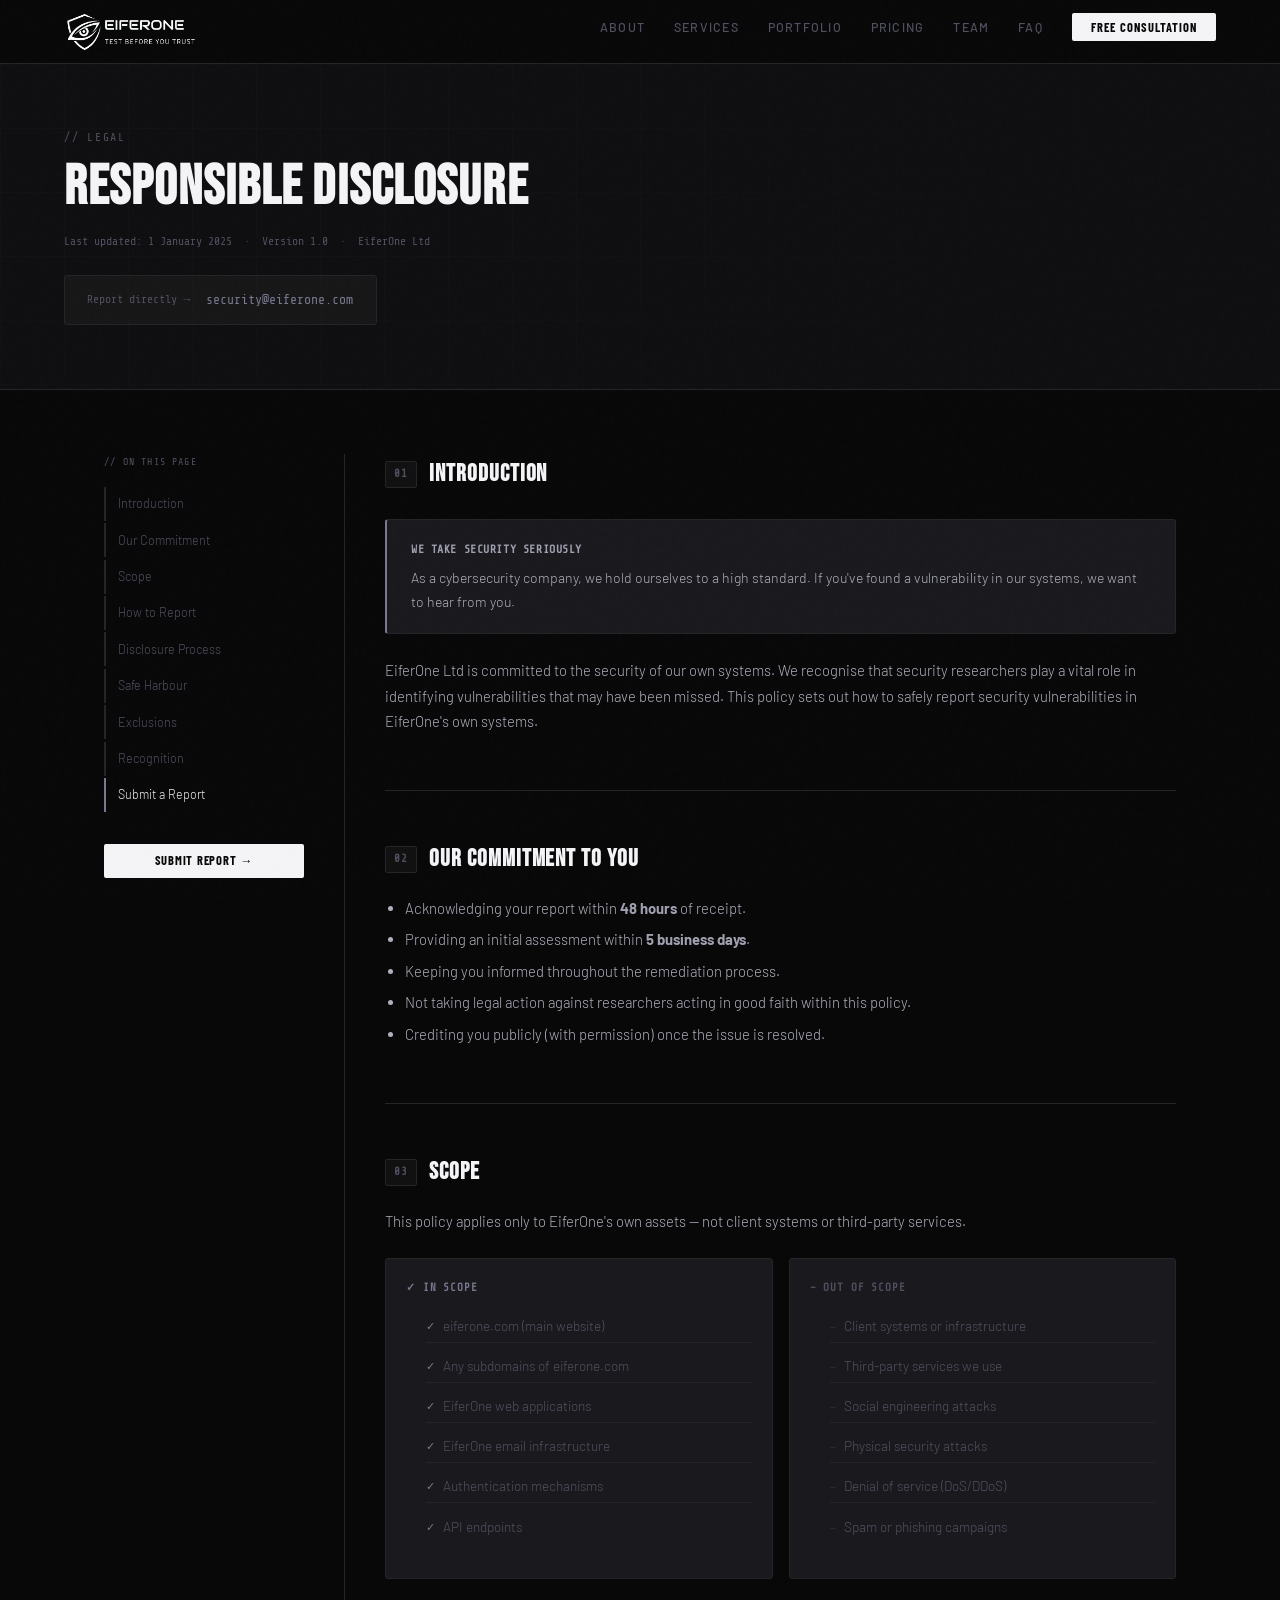
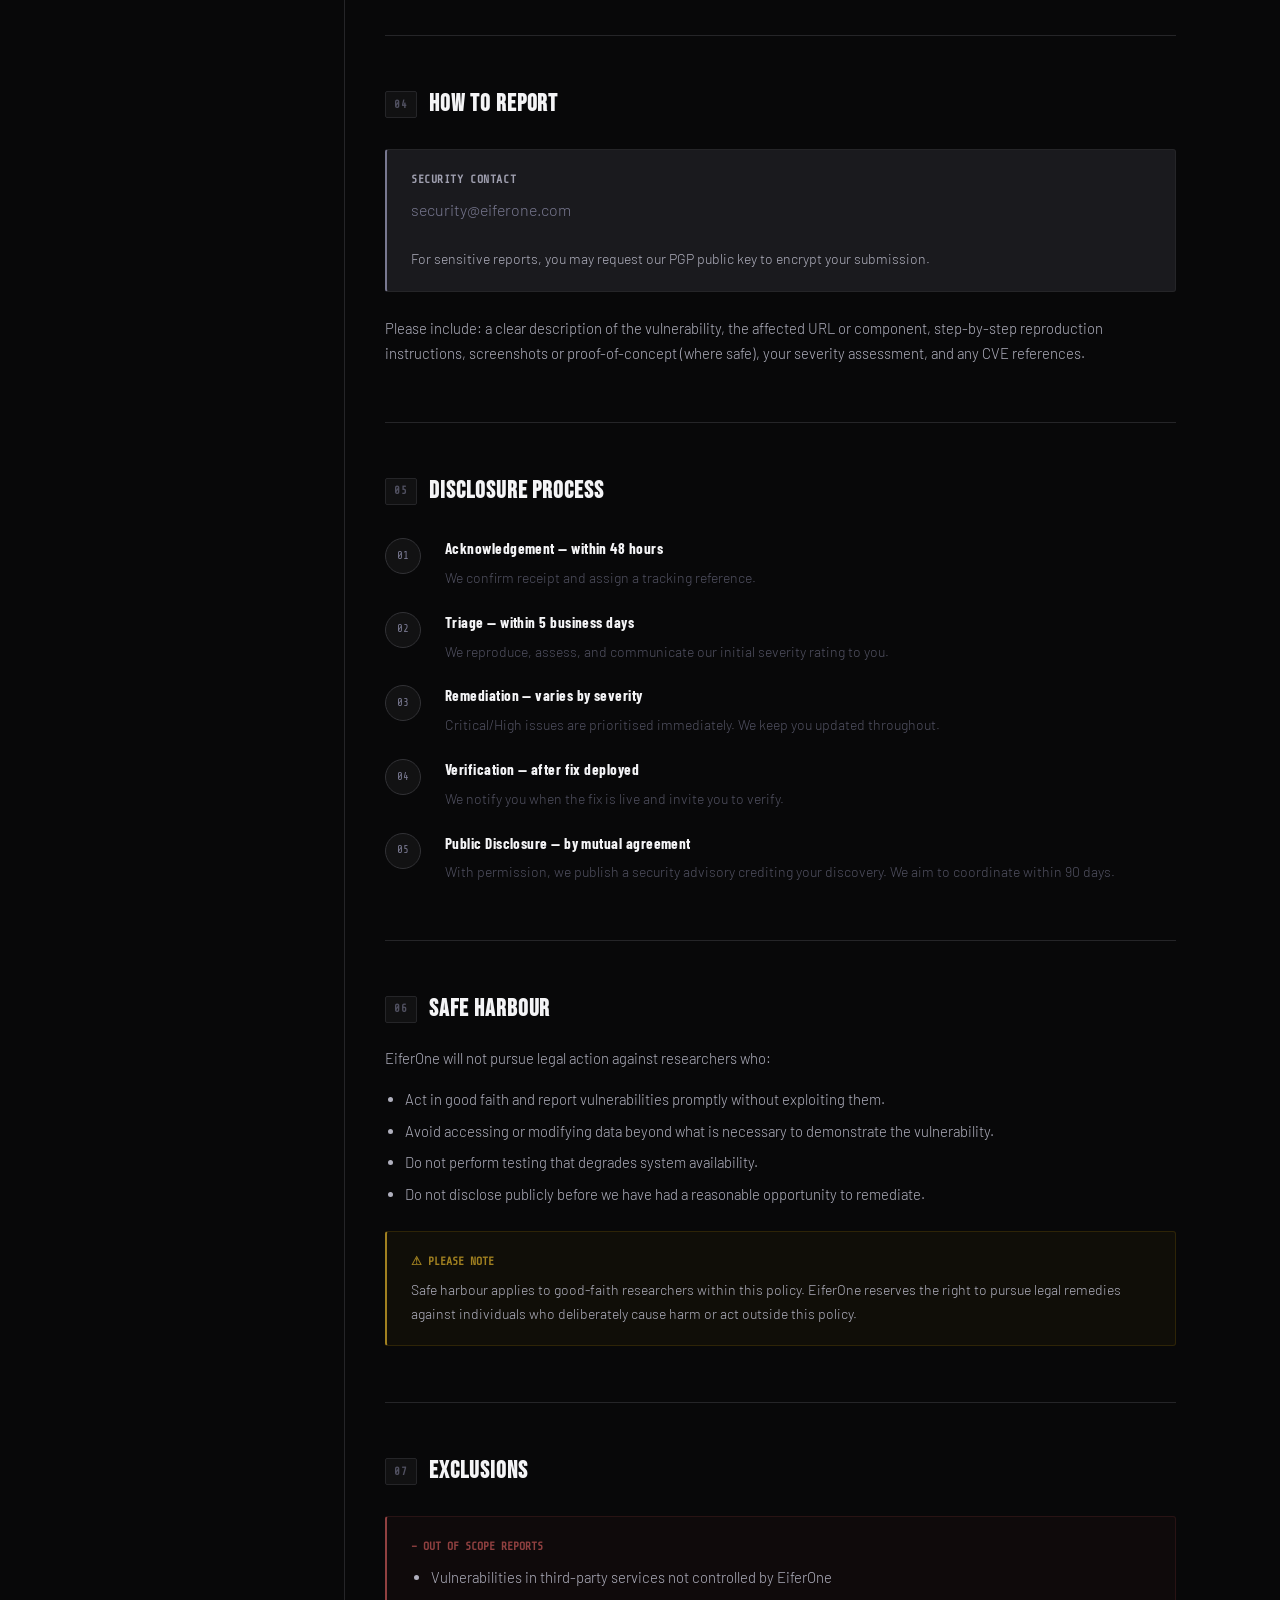
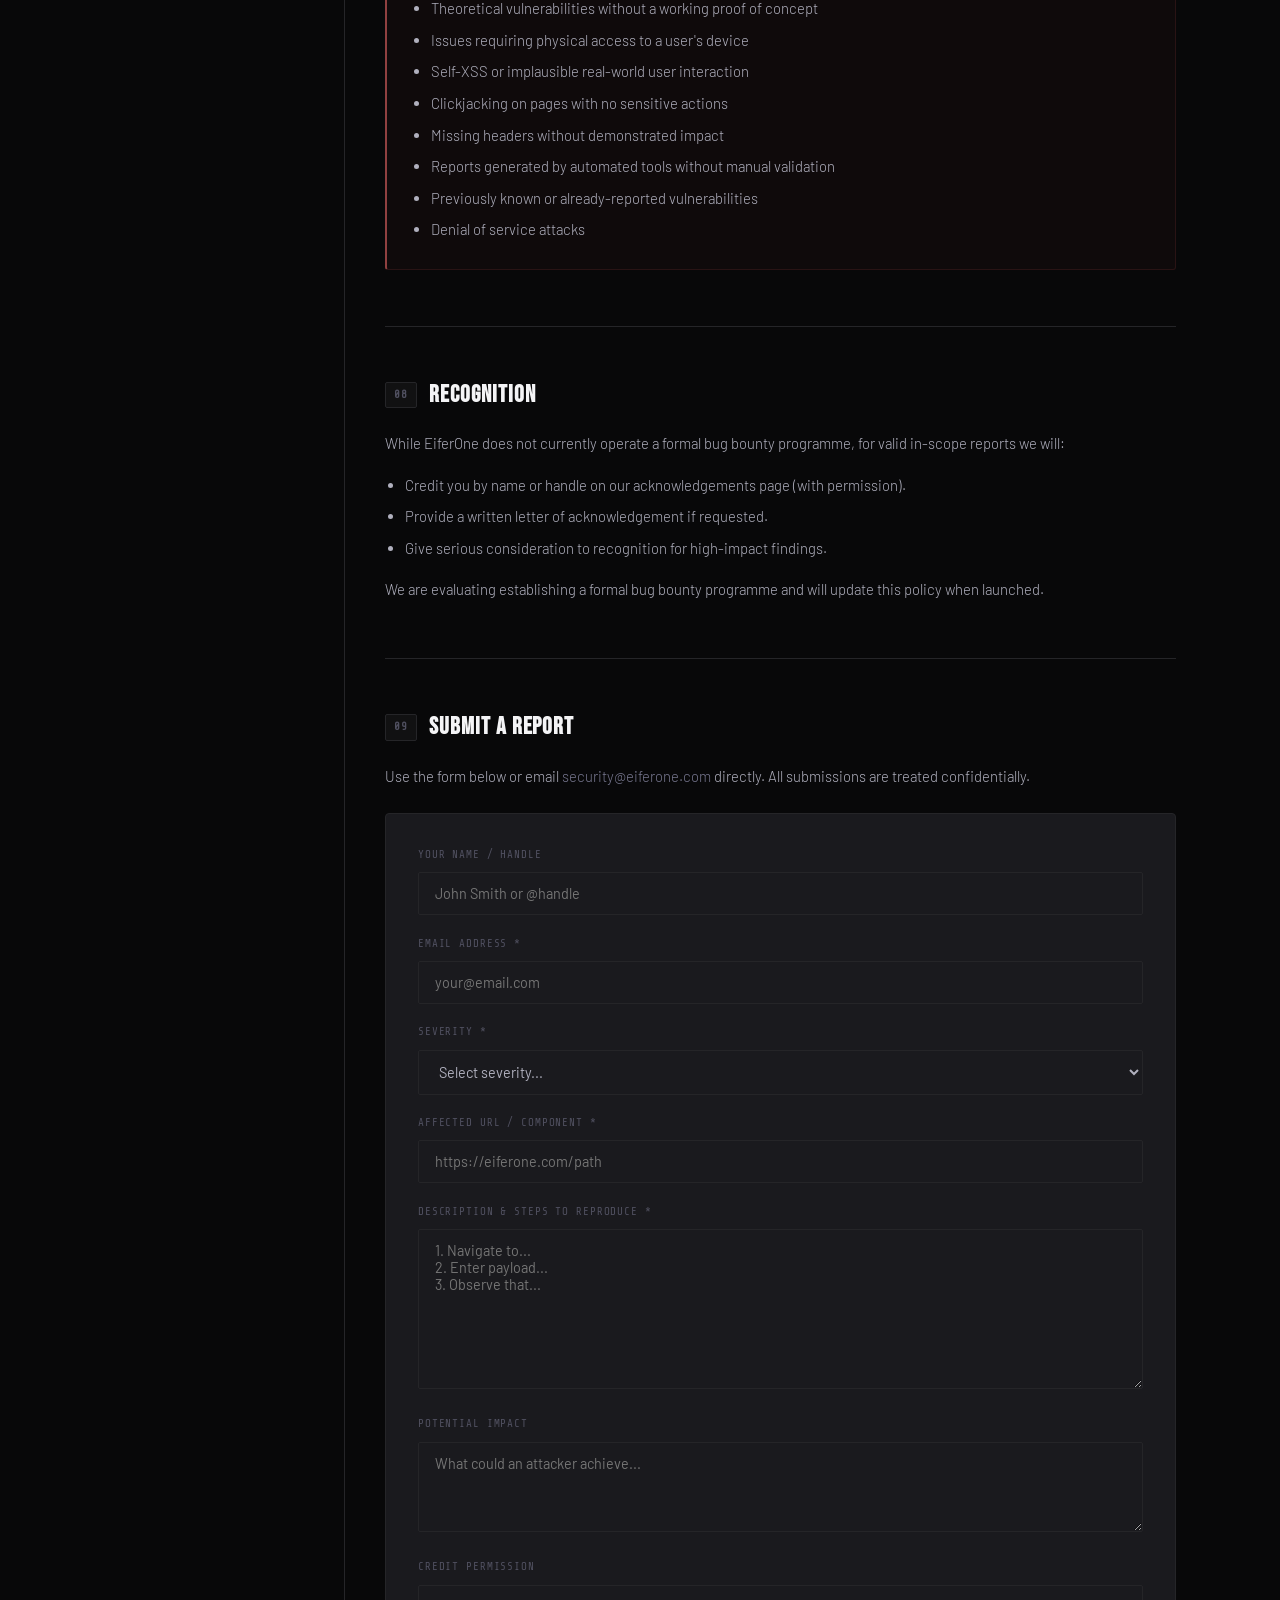
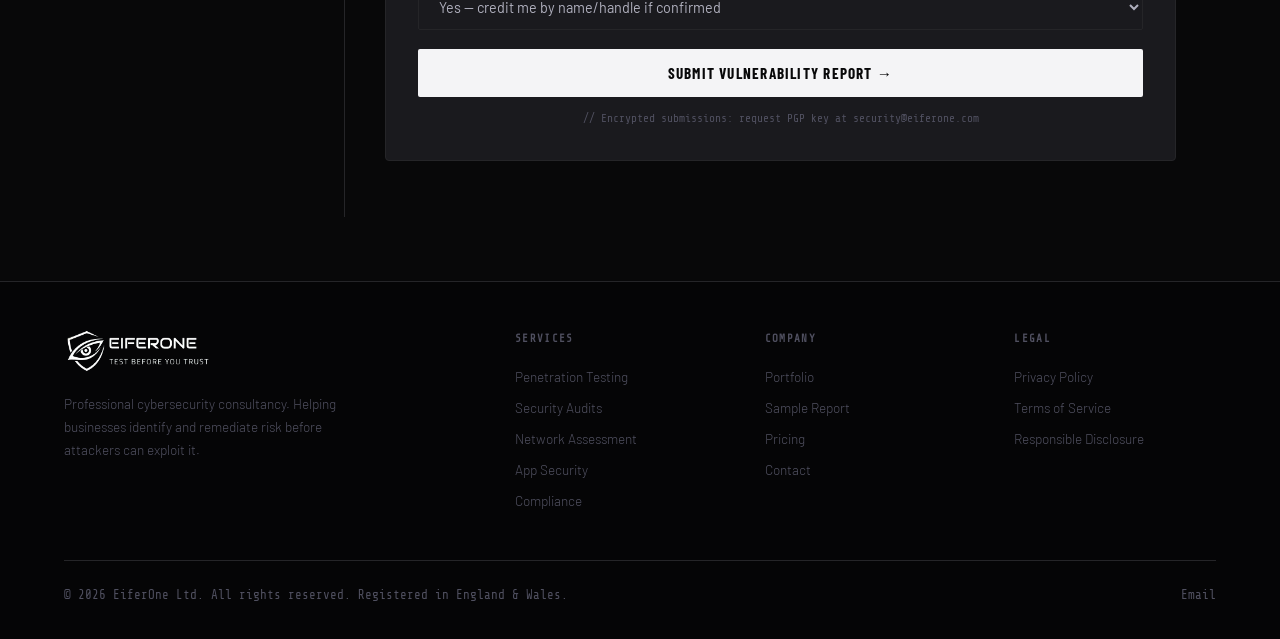
==== disclosure.html @ 2951a689 "Add files via upload" ====
<!DOCTYPE html>
<html lang="en-GB">
<head>
<meta charset="UTF-8">
<meta name="viewport" content="width=device-width, initial-scale=1.0">
<title>Responsible Disclosure — EiferOne</title>
<meta name="description" content="EiferOne's responsible disclosure policy. Report security vulnerabilities in our systems safely and responsibly.">
<meta name="robots" content="index, follow">
<link rel="canonical" href="https://eiferone.com/disclosure.html">
<link rel="icon" type="image/png" href="./assets/Favicon.png">

<!-- FIX: Async font loading — non-render-blocking -->
<link rel="preconnect" href="https://fonts.googleapis.com">
<link rel="preload" href="https://fonts.googleapis.com/css2?family=Share+Tech+Mono&family=Bebas+Neue&family=Barlow:wght@300;400;500;600&family=Barlow+Condensed:wght@600;700&display=swap" as="style" onload="this.onload=null;this.rel='stylesheet'">
<noscript><link href="https://fonts.googleapis.com/css2?family=Share+Tech+Mono&family=Bebas+Neue&family=Barlow:wght@300;400;500;600&family=Barlow+Condensed:wght@600;700&display=swap" rel="stylesheet"></noscript>

<style>

  :root {
    --black:   #080809;
    --dark:    #0f0f11;
    --mid:     #161619;
    --card:    #1a1a1e;
    --border:  #252528;
    --border2: #323236;
    --accent:  #e0e0e8;
    --accent2: #a0a0b0;
    --white:   #f4f4f6;
    --text:    #b0b0be;
    --muted:   #505060;
    --silver:  #787890;
    --dim:     rgba(255,255,255,0.04);
    /* FIX: nav height token */
    --nav-h:   64px;
  }

  *, *::before, *::after { box-sizing: border-box; margin: 0; padding: 0; }
  html { scroll-behavior: smooth; }

  body {
    background: var(--black);
    color: var(--text);
    font-family: 'Barlow', sans-serif;
    font-weight: 300;
    line-height: 1.7;
    overflow-x: hidden;
  }

  /* FIX: prefers-reduced-motion */
  @media (prefers-reduced-motion: reduce) {
    *, *::before, *::after {
      animation-duration: 0.01ms !important;
      animation-iteration-count: 1 !important;
      transition-duration: 0.01ms !important;
      scroll-behavior: auto !important;
    }
  }

  ::-webkit-scrollbar { width: 3px; }
  ::-webkit-scrollbar-track { background: var(--dark); }
  ::-webkit-scrollbar-thumb { background: var(--border2); border-radius: 2px; }

  body::after {
    content: '';
    position: fixed; inset: 0;
    background-image: url("data:image/svg+xml,%3Csvg viewBox='0 0 256 256' xmlns='http://www.w3.org/2000/svg'%3E%3Cfilter id='n'%3E%3CfeTurbulence type='fractalNoise' baseFrequency='0.85' numOctaves='4' stitchTiles='stitch'/%3E%3C/filter%3E%3Crect width='100%25' height='100%25' filter='url(%23n)' opacity='0.04'/%3E%3C/svg%3E");
    pointer-events: none; z-index: 9999; opacity: 0.35;
  }

  /* ═══ NAV ═══ */
  nav {
    position: fixed; top: 0; left: 0; right: 0; z-index: 1000;
    display: flex; align-items: center; justify-content: space-between;
    /* FIX: explicit height via token, not padding-based */
    height: var(--nav-h);
    padding: 0 5%;
    background: rgba(8,8,9,0.92);
    backdrop-filter: blur(18px);
    border-bottom: 1px solid var(--border);
  }

  .logo-wrap { display: flex; align-items: center; text-decoration: none; }
  .logo-img { height: 38px; width: auto; }

  .nav-links { display: flex; gap: 1.8rem; list-style: none; align-items: center; }
  .nav-links a {
    color: var(--muted); text-decoration: none;
    font-size: 0.78rem; font-weight: 500;
    letter-spacing: 0.1em; text-transform: uppercase;
    transition: color 0.2s;
  }
  .nav-links a:hover { color: var(--white); }

  /* FIX: solid white filled CTA — consistent with index.html */
  .nav-cta {
    background: var(--white) !important;
    color: var(--black) !important;
    padding: 0.45rem 1.2rem;
    border-radius: 2px;
    font-family: 'Barlow Condensed', sans-serif !important;
    font-weight: 700 !important;
    font-size: 0.78rem !important;
    letter-spacing: 0.08em !important;
    border: none !important;
    transition: background 0.2s, box-shadow 0.2s !important;
  }
  .nav-cta:hover {
    background: var(--accent) !important;
    color: var(--black) !important;
    box-shadow: 0 0 20px rgba(255,255,255,0.12) !important;
  }

  /* ── Hamburger ── */
  .hamburger {
    display: none; flex-direction: column; justify-content: center;
    gap: 5px; background: transparent; border: 1px solid var(--border);
    padding: 0.5rem 0.6rem; border-radius: 2px; cursor: pointer;
  }
  .hamburger span {
    display: block; width: 20px; height: 1.5px; background: var(--accent2);
    transition: transform 0.3s, opacity 0.3s;
  }
  .hamburger[aria-expanded="true"] span:nth-child(1) { transform: translateY(6.5px) rotate(45deg); }
  .hamburger[aria-expanded="true"] span:nth-child(2) { opacity: 0; }
  .hamburger[aria-expanded="true"] span:nth-child(3) { transform: translateY(-6.5px) rotate(-45deg); }

  /* FIX: mobile-nav top uses --nav-h token */
  .mobile-nav {
    display: none; position: fixed; top: var(--nav-h); left: 0; right: 0;
    background: rgba(8,8,9,0.98); backdrop-filter: blur(20px);
    border-bottom: 1px solid var(--border); z-index: 999;
    padding: 1.5rem 5%; flex-direction: column; gap: 0;
  }
  .mobile-nav.open { display: flex; }
  .mobile-nav a {
    display: block; padding: 0.85rem 0; color: var(--text);
    text-decoration: none; font-size: 0.95rem; letter-spacing: 0.06em;
    text-transform: uppercase; border-bottom: 1px solid var(--border); transition: color 0.2s;
  }
  .mobile-nav a:last-of-type { border-bottom: none; }
  .mobile-nav a:hover { color: var(--white); }
  .mobile-nav-cta {
    display: block; margin-top: 1.25rem; text-align: center;
    background: var(--white); color: var(--black);
    padding: 0.9rem; border-radius: 2px;
    font-family: 'Barlow Condensed', sans-serif; font-weight: 700;
    font-size: 0.95rem; letter-spacing: 0.08em; text-transform: uppercase; text-decoration: none;
  }

  /* BUTTONS */
  .btn-primary {
    display: inline-flex; align-items: center; gap: 0.5rem;
    background: var(--white); color: var(--black);
    font-family: 'Barlow Condensed', sans-serif;
    font-weight: 700; font-size: 0.9rem; letter-spacing: 0.08em;
    text-transform: uppercase;
    padding: 0.85rem 2rem; border-radius: 2px;
    text-decoration: none;
    transition: transform 0.2s, box-shadow 0.2s, background 0.2s;
    box-shadow: 0 0 24px rgba(255,255,255,0.08);
  }
  .btn-primary:hover { transform: translateY(-2px); box-shadow: 0 0 40px rgba(255,255,255,0.14); background: var(--accent); }

  .section-tag {
    font-family: 'Share Tech Mono', monospace; font-size: 0.7rem;
    color: var(--muted); text-transform: uppercase;
    letter-spacing: 0.2em; margin-bottom: 0.6rem;
  }

  .divider-line { height: 1px; background: linear-gradient(90deg, transparent, var(--border), transparent); }

  /* ═══ FOOTER ═══ */
  footer { background: #050506; border-top: 1px solid var(--border); padding: 3rem 5% 2rem; }
  .footer-grid { display: grid; grid-template-columns: 2fr 1fr 1fr 1fr; gap: 3rem; margin-bottom: 2.5rem; }
  .footer-brand p { font-size: 0.85rem; color: var(--muted); margin-top: 0.75rem; line-height: 1.7; max-width: 280px; }
  .footer-logo-img { height: 42px; width: auto; }
  .footer-col h4 { font-family: 'Share Tech Mono', monospace; font-size: 0.68rem; color: var(--muted); text-transform: uppercase; letter-spacing: 0.12em; margin-bottom: 1rem; }
  .footer-col a { display: block; color: var(--muted); text-decoration: none; font-size: 0.85rem; margin-bottom: 0.5rem; transition: color 0.2s; }
  .footer-col a:hover { color: var(--white); }
  .footer-bottom { border-top: 1px solid var(--border); padding-top: 1.5rem; display: flex; justify-content: space-between; align-items: center; flex-wrap: wrap; gap: 1rem; font-size: 0.78rem; color: var(--muted); font-family: 'Share Tech Mono', monospace; }
  .footer-bottom-links { display: flex; gap: 1.5rem; }
  .footer-bottom-links a { color: var(--muted); text-decoration: none; }
  .footer-bottom-links a:hover { color: var(--white); }

  /* ═══ PAGE HERO ═══ */
  .page-hero { padding: 8rem 5% 4rem; background: var(--dark); border-bottom: 1px solid var(--border); position: relative; overflow: hidden; }
  .page-hero::before { content: ''; position: absolute; inset: 0; background-image: linear-gradient(rgba(255,255,255,0.02) 1px, transparent 1px), linear-gradient(90deg, rgba(255,255,255,0.02) 1px, transparent 1px); background-size: 64px 64px; mask-image: radial-gradient(ellipse 80% 100% at 20% 50%, black, transparent); }
  .page-tag { font-family: 'Share Tech Mono', monospace; font-size: 0.72rem; color: var(--muted); text-transform: uppercase; letter-spacing: 0.15em; margin-bottom: 0.75rem; position: relative; }
  .page-title { font-family: 'Bebas Neue', sans-serif; font-size: clamp(2rem, 5vw, 3.5rem); letter-spacing: 0.02em; color: var(--white); line-height: 1; position: relative; }
  .page-meta { margin-top: 1rem; font-family: 'Share Tech Mono', monospace; font-size: 0.72rem; color: var(--muted); position: relative; }

  /* FIX: report-badge extracted from inline styles */
  .report-badge {
    margin-top: 1.5rem; display: inline-flex; align-items: center; gap: 1rem;
    background: rgba(255,255,255,0.03); border: 1px solid var(--border);
    border-radius: 3px; padding: 0.8rem 1.4rem; position: relative;
  }
  .report-badge span { font-family: 'Share Tech Mono', monospace; font-size: 0.72rem; color: var(--muted); }
  .report-badge a { font-family: 'Share Tech Mono', monospace; font-size: 0.82rem; color: var(--silver); text-decoration: none; transition: color 0.2s; }
  .report-badge a:hover { color: var(--white); }

  /* ═══ LAYOUT ═══ */
  .page-layout { display: grid; grid-template-columns: 240px 1fr; gap: 0; max-width: 1200px; margin: 0 auto; padding: 4rem 5%; }

  /* FIX: TOC top uses --nav-h token */
  .toc { position: sticky; top: calc(var(--nav-h) + 1.5rem); height: fit-content; padding-right: 2.5rem; }
  .toc-label { font-family: 'Share Tech Mono', monospace; font-size: 0.62rem; color: var(--muted); text-transform: uppercase; letter-spacing: 0.12em; margin-bottom: 1rem; }
  .toc a { display: block; font-size: 0.78rem; color: var(--muted); text-decoration: none; padding: 0.4rem 0.75rem; border-left: 2px solid var(--border); margin-bottom: 0.15rem; transition: color 0.2s, border-color 0.2s; }
  .toc a:hover { color: var(--white); border-color: var(--border2); }
  .toc a.active { color: var(--white); border-color: var(--silver); }
  .toc-btn { display: block; margin-top: 2rem; background: var(--white); color: var(--black) !important; border: none !important; text-align: center; padding: 0.7rem 1rem; border-radius: 2px; font-family: 'Barlow Condensed', sans-serif; font-weight: 700; font-size: 0.82rem; letter-spacing: 0.06em; text-transform: uppercase; transition: box-shadow 0.2s, background 0.2s; text-decoration: none; }
  .toc-btn:hover { box-shadow: 0 0 20px rgba(255,255,255,0.12); background: var(--accent); }

  .content { padding-left: 2.5rem; border-left: 1px solid var(--border); }

  /* FIX: scroll-margin-top uses --nav-h token */
  .policy-section { margin-bottom: 3.5rem; scroll-margin-top: calc(var(--nav-h) + 1.5rem); }

  h2.sec-h { font-family: 'Bebas Neue', sans-serif; font-size: 1.5rem; letter-spacing: 0.04em; color: var(--white); margin-bottom: 1rem; display: flex; align-items: center; gap: 0.75rem; }
  .sec-num { font-family: 'Share Tech Mono', monospace; font-size: 0.68rem; color: var(--muted); background: rgba(255,255,255,0.04); border: 1px solid var(--border); padding: 0.2rem 0.5rem; border-radius: 2px; }
  p { margin-bottom: 1rem; font-size: 0.925rem; color: var(--text); }
  ul, ol { margin: 0.75rem 0 1rem 1.25rem; }
  li { font-size: 0.925rem; color: var(--text); margin-bottom: 0.4rem; }
  strong { color: var(--accent2); }
  a { color: var(--silver); text-decoration: none; }
  a:hover { color: var(--white); text-decoration: underline; }
  .highlight-box { background: var(--card); border: 1px solid var(--border); border-left: 2px solid var(--silver); border-radius: 3px; padding: 1.25rem 1.5rem; margin: 1.5rem 0; font-size: 0.875rem; color: var(--text); }
  .highlight-box strong { color: var(--accent2); font-family: 'Share Tech Mono', monospace; font-size: 0.72rem; display: block; margin-bottom: 0.4rem; text-transform: uppercase; letter-spacing: 0.05em; }
  .warning-box { background: rgba(180,140,0,0.05); border: 1px solid rgba(180,140,0,0.18); border-left: 2px solid #a08020; border-radius: 3px; padding: 1.25rem 1.5rem; margin: 1.5rem 0; font-size: 0.875rem; }
  .warning-box strong { color: #a08020; font-family: 'Share Tech Mono', monospace; font-size: 0.72rem; display: block; margin-bottom: 0.4rem; text-transform: uppercase; }
  .no-box { background: rgba(160,60,60,0.05); border: 1px solid rgba(160,60,60,0.18); border-left: 2px solid #904040; border-radius: 3px; padding: 1.25rem 1.5rem; margin: 1.5rem 0; font-size: 0.875rem; }
  .no-box strong { color: #904040; font-family: 'Share Tech Mono', monospace; font-size: 0.72rem; display: block; margin-bottom: 0.4rem; text-transform: uppercase; }
  .divider { height: 1px; background: var(--border); margin: 3rem 0; }
  .scope-grid { display: grid; grid-template-columns: 1fr 1fr; gap: 1rem; margin: 1.5rem 0; }
  .scope-card { background: var(--card); border: 1px solid var(--border); border-radius: 3px; padding: 1.25rem; }
  .scope-card h4 { font-family: 'Share Tech Mono', monospace; font-size: 0.68rem; text-transform: uppercase; letter-spacing: 0.08em; margin-bottom: 0.75rem; }
  .scope-card.in-scope h4 { color: var(--silver); }
  .scope-card.out-scope h4 { color: var(--muted); }
  .scope-card li { font-size: 0.85rem; color: var(--muted); list-style: none; padding: 0.3rem 0; border-bottom: 1px solid var(--border); display: flex; align-items: center; gap: 0.5rem; }
  .scope-card li:last-child { border-bottom: none; }
  .scope-card.in-scope li::before { content: '✓'; color: var(--silver); font-size: 0.7rem; }
  .scope-card.out-scope li::before { content: '–'; color: var(--border2); }
  .timeline { margin: 1.5rem 0; }
  .timeline-item { display: flex; gap: 1.5rem; margin-bottom: 1.25rem; }
  .timeline-dot { flex-shrink: 0; width: 36px; height: 36px; border-radius: 50%; background: var(--dim); border: 1px solid var(--border2); display: flex; align-items: center; justify-content: center; font-family: 'Share Tech Mono', monospace; font-size: 0.68rem; color: var(--silver); margin-top: 2px; }
  .timeline-content h4 { font-family: 'Barlow Condensed', sans-serif; font-size: 0.95rem; font-weight: 700; color: var(--white); margin-bottom: 0.25rem; letter-spacing: 0.03em; }
  .timeline-content p { font-size: 0.875rem; color: var(--muted); margin: 0; }
  .form-group { margin-bottom: 1.2rem; }
  .form-label { display: block; font-size: 0.68rem; color: var(--muted); text-transform: uppercase; letter-spacing: 0.08em; font-family: 'Share Tech Mono', monospace; margin-bottom: 0.5rem; }
  .form-input, .form-textarea, .form-select { width: 100%; background: var(--card); border: 1px solid var(--border); border-radius: 2px; padding: 0.75rem 1rem; color: var(--text); font-family: 'Barlow', sans-serif; font-size: 0.9rem; outline: none; transition: border-color 0.2s; }
  .form-input:focus, .form-textarea:focus, .form-select:focus { border-color: var(--silver); }
  .form-textarea { resize: vertical; min-height: 140px; }
  .form-select option { background: var(--card); }
  .form-submit { width: 100%; background: var(--white); color: var(--black); border: none; padding: 0.95rem; font-size: 0.95rem; font-weight: 700; font-family: 'Barlow Condensed', sans-serif; letter-spacing: 0.08em; text-transform: uppercase; border-radius: 2px; cursor: pointer; transition: box-shadow 0.2s, transform 0.2s; }
  .form-submit:hover { box-shadow: 0 0 24px rgba(255,255,255,0.12); transform: translateY(-1px); }
  .form-submit:disabled { opacity: 0.7; cursor: not-allowed; transform: none; }
  .form-note { font-size: 0.7rem; color: var(--muted); text-align: center; margin-top: 0.75rem; font-family: 'Share Tech Mono', monospace; }

  /* ═══ RESPONSIVE ═══ */
  @media (max-width: 768px) {
    /* FIX: visibility + pointer-events, not display:none */
    .nav-links { visibility: hidden; pointer-events: none; }
    .hamburger { display: flex; }
    .page-layout { grid-template-columns: 1fr; }
    .toc { display: none; }
    .content { padding-left: 0; border-left: none; }
    .scope-grid { grid-template-columns: 1fr; }
    .footer-grid { grid-template-columns: 1fr 1fr; }
  }

</style>
</head>
<body>

<!-- ═══ NAV ═══ -->
<nav role="navigation" aria-label="Main navigation">
  <a href="index.html" class="logo-wrap" aria-label="EiferOne Home">
    <img src="./assets/footerlogo.png" alt="EiferOne cybersecurity consultancy logo" class="logo-img" width="120" height="38">
  </a>

  <!-- FIX: full nav instead of bare back-link -->
  <ul class="nav-links" role="menubar">
    <li role="none"><a href="index.html#about" role="menuitem">About</a></li>
    <li role="none"><a href="index.html#services" role="menuitem">Services</a></li>
    <li role="none"><a href="index.html#portfolio" role="menuitem">Portfolio</a></li>
    <li role="none"><a href="index.html#pricing" role="menuitem">Pricing</a></li>
    <li role="none"><a href="team.html" role="menuitem">Team</a></li>
    <li role="none"><a href="index.html#faq" role="menuitem">FAQ</a></li>
    <!-- FIX: CTA label unified — "Free Consultation" -->
    <li role="none"><a href="index.html#contact" class="nav-cta" role="menuitem">Free Consultation</a></li>
  </ul>

  <button class="hamburger" id="hamburger" aria-label="Open navigation menu" aria-expanded="false" aria-controls="mobileNav">
    <span></span><span></span><span></span>
  </button>
</nav>

<!-- MOBILE NAV -->
<nav class="mobile-nav" id="mobileNav" aria-label="Mobile navigation" aria-hidden="true">
  <a href="index.html#about">About</a>
  <a href="index.html#services">Services</a>
  <a href="index.html#portfolio">Portfolio</a>
  <a href="index.html#pricing">Pricing</a>
  <a href="team.html">Team</a>
  <a href="index.html#faq">FAQ</a>
  <a href="index.html#contact">Contact</a>
  <a href="index.html#contact" class="mobile-nav-cta">Get Free Consultation →</a>
</nav>

<!-- PAGE HERO -->
<div class="page-hero">
  <div class="page-tag">// Legal</div>
  <h1 class="page-title">Responsible Disclosure</h1>
  <div class="page-meta">Last updated: 1 January 2025 &nbsp;·&nbsp; Version 1.0 &nbsp;·&nbsp; EiferOne Ltd</div>
  <!-- FIX: inline styles replaced with .report-badge class -->
  <div class="report-badge">
    <span>Report directly →</span>
    <a href="mailto:security@eiferone.com">security@eiferone.com</a>
  </div>
</div>

<div class="page-layout">
  <aside class="toc" aria-label="Page navigation">
    <div class="toc-label">// On this page</div>
    <!-- FIX: no hardcoded active class — JS drives this entirely -->
    <a href="#introduction">Introduction</a>
    <a href="#our-commitment">Our Commitment</a>
    <a href="#scope">Scope</a>
    <a href="#how-to-report">How to Report</a>
    <a href="#process">Disclosure Process</a>
    <a href="#safe-harbour">Safe Harbour</a>
    <a href="#exclusions">Exclusions</a>
    <a href="#recognition">Recognition</a>
    <a href="#report-form">Submit a Report</a>
    <a href="#report-form" class="toc-btn">Submit Report →</a>
  </aside>

  <main class="content">

    <div class="policy-section" id="introduction">
      <h2 class="sec-h"><span class="sec-num">01</span> Introduction</h2>
      <div class="highlight-box"><strong>We take security seriously</strong>As a cybersecurity company, we hold ourselves to a high standard. If you've found a vulnerability in our systems, we want to hear from you.</div>
      <p>EiferOne Ltd is committed to the security of our own systems. We recognise that security researchers play a vital role in identifying vulnerabilities that may have been missed. This policy sets out how to safely report security vulnerabilities in EiferOne's own systems.</p>
    </div><div class="divider"></div>

    <div class="policy-section" id="our-commitment">
      <h2 class="sec-h"><span class="sec-num">02</span> Our Commitment to You</h2>
      <ul>
        <li>Acknowledging your report within <strong>48 hours</strong> of receipt.</li>
        <li>Providing an initial assessment within <strong>5 business days</strong>.</li>
        <li>Keeping you informed throughout the remediation process.</li>
        <li>Not taking legal action against researchers acting in good faith within this policy.</li>
        <li>Crediting you publicly (with permission) once the issue is resolved.</li>
      </ul>
    </div><div class="divider"></div>

    <div class="policy-section" id="scope">
      <h2 class="sec-h"><span class="sec-num">03</span> Scope</h2>
      <p>This policy applies only to EiferOne's own assets — not client systems or third-party services.</p>
      <div class="scope-grid">
        <div class="scope-card in-scope"><h4>✓ In Scope</h4><ul><li>eiferone.com (main website)</li><li>Any subdomains of eiferone.com</li><li>EiferOne web applications</li><li>EiferOne email infrastructure</li><li>Authentication mechanisms</li><li>API endpoints</li></ul></div>
        <div class="scope-card out-scope"><h4>– Out of Scope</h4><ul><li>Client systems or infrastructure</li><li>Third-party services we use</li><li>Social engineering attacks</li><li>Physical security attacks</li><li>Denial of service (DoS/DDoS)</li><li>Spam or phishing campaigns</li></ul></div>
      </div>
    </div><div class="divider"></div>

    <div class="policy-section" id="how-to-report">
      <h2 class="sec-h"><span class="sec-num">04</span> How to Report</h2>
      <div class="highlight-box"><strong>Security Contact</strong><a href="mailto:security@eiferone.com" style="font-size:1rem;">security@eiferone.com</a><br><br>For sensitive reports, you may request our PGP public key to encrypt your submission.</div>
      <p>Please include: a clear description of the vulnerability, the affected URL or component, step-by-step reproduction instructions, screenshots or proof-of-concept (where safe), your severity assessment, and any CVE references.</p>
    </div><div class="divider"></div>

    <div class="policy-section" id="process">
      <h2 class="sec-h"><span class="sec-num">05</span> Disclosure Process</h2>
      <div class="timeline">
        <div class="timeline-item"><div class="timeline-dot" aria-hidden="true">01</div><div class="timeline-content"><h4>Acknowledgement — within 48 hours</h4><p>We confirm receipt and assign a tracking reference.</p></div></div>
        <div class="timeline-item"><div class="timeline-dot" aria-hidden="true">02</div><div class="timeline-content"><h4>Triage — within 5 business days</h4><p>We reproduce, assess, and communicate our initial severity rating to you.</p></div></div>
        <div class="timeline-item"><div class="timeline-dot" aria-hidden="true">03</div><div class="timeline-content"><h4>Remediation — varies by severity</h4><p>Critical/High issues are prioritised immediately. We keep you updated throughout.</p></div></div>
        <div class="timeline-item"><div class="timeline-dot" aria-hidden="true">04</div><div class="timeline-content"><h4>Verification — after fix deployed</h4><p>We notify you when the fix is live and invite you to verify.</p></div></div>
        <div class="timeline-item"><div class="timeline-dot" aria-hidden="true">05</div><div class="timeline-content"><h4>Public Disclosure — by mutual agreement</h4><p>With permission, we publish a security advisory crediting your discovery. We aim to coordinate within 90 days.</p></div></div>
      </div>
    </div><div class="divider"></div>

    <div class="policy-section" id="safe-harbour">
      <h2 class="sec-h"><span class="sec-num">06</span> Safe Harbour</h2>
      <p>EiferOne will not pursue legal action against researchers who:</p>
      <ul>
        <li>Act in good faith and report vulnerabilities promptly without exploiting them.</li>
        <li>Avoid accessing or modifying data beyond what is necessary to demonstrate the vulnerability.</li>
        <li>Do not perform testing that degrades system availability.</li>
        <li>Do not disclose publicly before we have had a reasonable opportunity to remediate.</li>
      </ul>
      <div class="warning-box"><strong>⚠ Please Note</strong>Safe harbour applies to good-faith researchers within this policy. EiferOne reserves the right to pursue legal remedies against individuals who deliberately cause harm or act outside this policy.</div>
    </div><div class="divider"></div>

    <div class="policy-section" id="exclusions">
      <h2 class="sec-h"><span class="sec-num">07</span> Exclusions</h2>
      <div class="no-box"><strong>– Out of Scope Reports</strong><ul style="margin:0.5rem 0 0;padding-left:1.25rem;"><li>Vulnerabilities in third-party services not controlled by EiferOne</li><li>Theoretical vulnerabilities without a working proof of concept</li><li>Issues requiring physical access to a user's device</li><li>Self-XSS or implausible real-world user interaction</li><li>Clickjacking on pages with no sensitive actions</li><li>Missing headers without demonstrated impact</li><li>Reports generated by automated tools without manual validation</li><li>Previously known or already-reported vulnerabilities</li><li>Denial of service attacks</li></ul></div>
    </div><div class="divider"></div>

    <div class="policy-section" id="recognition">
      <h2 class="sec-h"><span class="sec-num">08</span> Recognition</h2>
      <p>While EiferOne does not currently operate a formal bug bounty programme, for valid in-scope reports we will:</p>
      <ul>
        <li>Credit you by name or handle on our acknowledgements page (with permission).</li>
        <li>Provide a written letter of acknowledgement if requested.</li>
        <li>Give serious consideration to recognition for high-impact findings.</li>
      </ul>
      <p>We are evaluating establishing a formal bug bounty programme and will update this policy when launched.</p>
    </div><div class="divider"></div>

    <div class="policy-section" id="report-form">
      <h2 class="sec-h"><span class="sec-num">09</span> Submit a Report</h2>
      <p>Use the form below or email <a href="mailto:security@eiferone.com">security@eiferone.com</a> directly. All submissions are treated confidentially.</p>
      <div style="background:var(--card);border:1px solid var(--border);border-radius:4px;padding:2rem;margin-top:1.5rem;">

        <!-- FIX: accessible live region for success state -->
        <div id="report-success" style="display:none;text-align:center;padding:2.5rem 1rem;" role="alert" aria-live="polite">
          <div style="width:56px;height:56px;border-radius:50%;background:rgba(255,255,255,0.05);border:1px solid var(--border2);display:flex;align-items:center;justify-content:center;margin:0 auto 1.25rem;" aria-hidden="true"><svg width="24" height="24" viewBox="0 0 24 24" fill="none" stroke="var(--white)" stroke-width="2.5"><polyline points="20 6 9 17 4 12"/></svg></div>
          <div style="font-family:'Bebas Neue',sans-serif;font-size:1.4rem;letter-spacing:0.04em;color:var(--white);margin-bottom:0.5rem;">Report Received</div>
          <div style="font-size:0.875rem;color:var(--silver);">We'll acknowledge within 48 hours at the email you provided.</div>
        </div>

        <!-- FIX: onsubmit removed — form handled via addEventListener -->
        <form id="disclosure-form" novalidate>
          <input type="hidden" name="access_key" value="REPLACE_WITH_YOUR_WEB3FORMS_KEY">
          <input type="hidden" name="subject" value="Responsible Disclosure Report — EiferOne">
          <input type="checkbox" name="botcheck" style="display:none;" tabindex="-1" aria-hidden="true">

          <div class="form-group">
            <label class="form-label" for="reporter_name">Your Name / Handle</label>
            <input type="text" name="reporter_name" id="reporter_name" class="form-input" placeholder="John Smith or @handle" autocomplete="name">
          </div>

          <div class="form-group">
            <label class="form-label" for="report_email">Email Address <span aria-label="required">*</span></label>
            <input type="email" name="email" id="report_email" class="form-input" placeholder="your@email.com" required autocomplete="email">
          </div>

          <div class="form-group">
            <label class="form-label" for="report_severity">Severity <span aria-label="required">*</span></label>
            <select name="severity" id="report_severity" class="form-select" required>
              <option value="">Select severity...</option>
              <option>Critical — Remote code execution, full compromise</option>
              <option>High — Authentication bypass, significant data exposure</option>
              <option>Medium — Partial exposure, limited escalation</option>
              <option>Low — Minor information disclosure</option>
              <option>Informational — Best practice recommendation</option>
            </select>
          </div>

          <div class="form-group">
            <label class="form-label" for="affected_url">Affected URL / Component <span aria-label="required">*</span></label>
            <input type="text" name="affected_url" id="affected_url" class="form-input" placeholder="https://eiferone.com/path" required>
          </div>

          <div class="form-group">
            <label class="form-label" for="report_description">Description &amp; Steps to Reproduce <span aria-label="required">*</span></label>
            <textarea name="description" id="report_description" class="form-textarea" placeholder="1. Navigate to...&#10;2. Enter payload...&#10;3. Observe that..." required style="min-height:160px;"></textarea>
          </div>

          <div class="form-group">
            <label class="form-label" for="report_impact">Potential Impact</label>
            <textarea name="impact" id="report_impact" class="form-textarea" placeholder="What could an attacker achieve..." style="min-height:90px;"></textarea>
          </div>

          <div class="form-group">
            <label class="form-label" for="credit_permission">Credit Permission</label>
            <select name="credit_permission" id="credit_permission" class="form-select">
              <option value="yes">Yes — credit me by name/handle if confirmed</option>
              <option value="no">No — keep my identity confidential</option>
            </select>
          </div>

          <!-- FIX: error is an accessible live region; includes clickable mailto link -->
          <div id="disc-error" style="display:none;background:rgba(160,60,60,0.08);border:1px solid rgba(160,60,60,0.2);border-radius:3px;padding:0.75rem 1rem;margin-bottom:1rem;font-size:0.78rem;color:#a06060;font-family:'Share Tech Mono',monospace;" role="alert" aria-live="assertive">
            ⚠ Submission failed. Please email <a href="mailto:security@eiferone.com" style="color:#c07070;">security@eiferone.com</a> directly.
          </div>

          <button type="submit" class="form-submit" id="disc-btn">
            <span id="disc-btn-text">Submit Vulnerability Report →</span>
            <span id="disc-btn-loading" style="display:none;" aria-live="polite">Submitting...</span>
          </button>
          <div class="form-note">// Encrypted submissions: request PGP key at security@eiferone.com</div>
        </form>
      </div>
    </div>

  </main>
</div>

<!-- ═══ FOOTER ═══ -->
<footer role="contentinfo">
  <div class="footer-grid">
    <div class="footer-brand">
      <!-- FIX: meaningful alt text on footer logo -->
      <img src="./assets/footerlogo.png" alt="EiferOne cybersecurity consultancy" class="footer-logo-img" width="140" height="42">
      <p>Professional cybersecurity consultancy. Helping businesses identify and remediate risk before attackers can exploit it.</p>
    </div>
    <div class="footer-col">
      <h4>Services</h4>
      <!-- FIX: data-service attributes for deep-linking via sessionStorage -->
      <a href="index.html#services" data-service="pentest">Penetration Testing</a>
      <a href="index.html#services" data-service="audit">Security Audits</a>
      <a href="index.html#services" data-service="network">Network Assessment</a>
      <a href="index.html#services" data-service="appsec">App Security</a>
      <a href="index.html#services" data-service="compliance">Compliance</a>
    </div>
    <div class="footer-col">
      <h4>Company</h4>
      <a href="index.html#portfolio">Portfolio</a>
      <a href="index.html#audit">Sample Report</a>
      <a href="index.html#pricing">Pricing</a>
      <a href="index.html#contact">Contact</a>
    </div>
    <div class="footer-col">
      <h4>Legal</h4>
      <a href="privacy-policy.html">Privacy Policy</a>
      <a href="terms.html">Terms of Service</a>
      <!-- FIX: aria-current="page" marks the active page for screen readers -->
      <a href="disclosure.html" aria-current="page">Responsible Disclosure</a>
    </div>
  </div>
  <div class="footer-bottom">
    <!-- FIX: dynamic copyright year — no hardcoded 2025 -->
    <div id="footer-copyright"></div>
    <div class="footer-bottom-links">
      <a href="mailto:info@eiferone.com">Email</a>
    </div>
  </div>
</footer>

<script>
// ─── Dynamic copyright year ────────────────────────────────────────────────
document.getElementById('footer-copyright').textContent =
  '© ' + new Date().getFullYear() + ' EiferOne Ltd. All rights reserved. Registered in England & Wales.';

// ─── Hamburger / mobile nav ────────────────────────────────────────────────
const hamburger = document.getElementById('hamburger');
const mobileNav  = document.getElementById('mobileNav');

hamburger.addEventListener('click', function () {
  const open = this.getAttribute('aria-expanded') === 'true';
  this.setAttribute('aria-expanded', String(!open));
  mobileNav.classList.toggle('open', !open);
  mobileNav.setAttribute('aria-hidden', String(open));
  this.setAttribute('aria-label', !open ? 'Close navigation menu' : 'Open navigation menu');
});
mobileNav.querySelectorAll('a').forEach(a => {
  a.addEventListener('click', () => {
    hamburger.setAttribute('aria-expanded', 'false');
    mobileNav.classList.remove('open');
    mobileNav.setAttribute('aria-hidden', 'true');
    hamburger.setAttribute('aria-label', 'Open navigation menu');
  });
});
document.addEventListener('click', e => {
  if (!hamburger.contains(e.target) && !mobileNav.contains(e.target)) {
    hamburger.setAttribute('aria-expanded', 'false');
    mobileNav.classList.remove('open');
    mobileNav.setAttribute('aria-hidden', 'true');
  }
});

// ─── TOC active state — JS only, no hardcoded active in HTML ──────────────
const sections = document.querySelectorAll('.policy-section');
const tocLinks  = document.querySelectorAll('.toc a:not(.toc-btn)');

const obs = new IntersectionObserver(entries => {
  entries.forEach(e => {
    if (e.isIntersecting) {
      tocLinks.forEach(l => l.classList.remove('active'));
      const link = document.querySelector(`.toc a[href="#${e.target.id}"]`);
      if (link) link.classList.add('active');
    }
  });
}, { rootMargin: '-20% 0px -70% 0px' });

sections.forEach(s => obs.observe(s));

// ─── Footer service deep-links ─────────────────────────────────────────────
document.querySelectorAll('[data-service]').forEach(a => {
  a.addEventListener('click', () => {
    try { sessionStorage.setItem('openService', a.dataset.service); } catch (e) {}
  });
});

// ─── Disclosure form — addEventListener replaces global handleDisclosure fn ─
document.getElementById('disclosure-form').addEventListener('submit', async function (e) {
  e.preventDefault();
  const form = this;
  const btn  = document.getElementById('disc-btn');
  const txt  = document.getElementById('disc-btn-text');
  const ld   = document.getElementById('disc-btn-loading');
  const err  = document.getElementById('disc-error');

  btn.disabled      = true;
  txt.style.display = 'none';
  ld.style.display  = 'inline';
  err.style.display = 'none';

  try {
    const res = await fetch('https://api.web3forms.com/submit', {
      method: 'POST',
      body: new FormData(form),
      headers: { 'Accept': 'application/json' }
    });
    if (res.ok) {
      form.style.display = 'none';
      document.getElementById('report-success').style.display = 'block';
    } else {
      throw new Error('Server error');
    }
  } catch {
    err.style.display = 'block';
    btn.disabled      = false;
    txt.style.display = 'inline';
    ld.style.display  = 'none';
  }
});
</script>
</body>
</html>
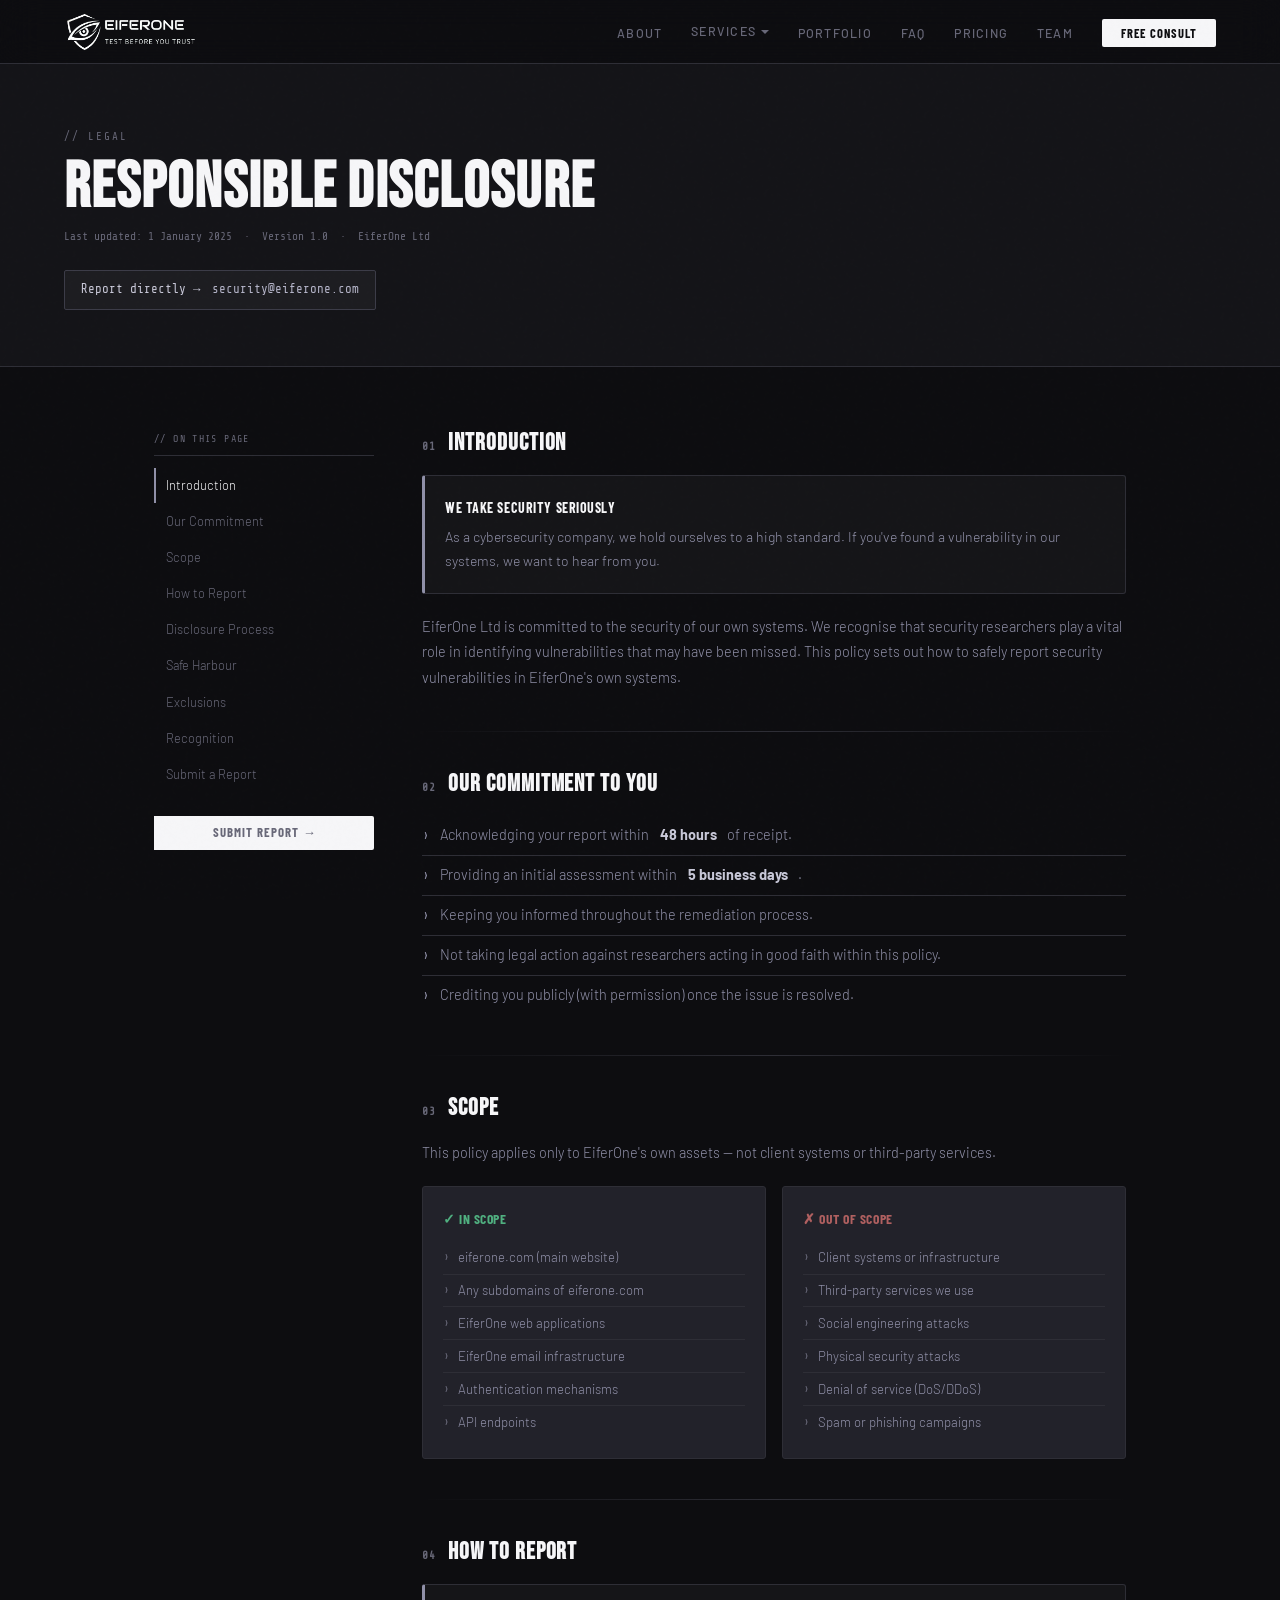
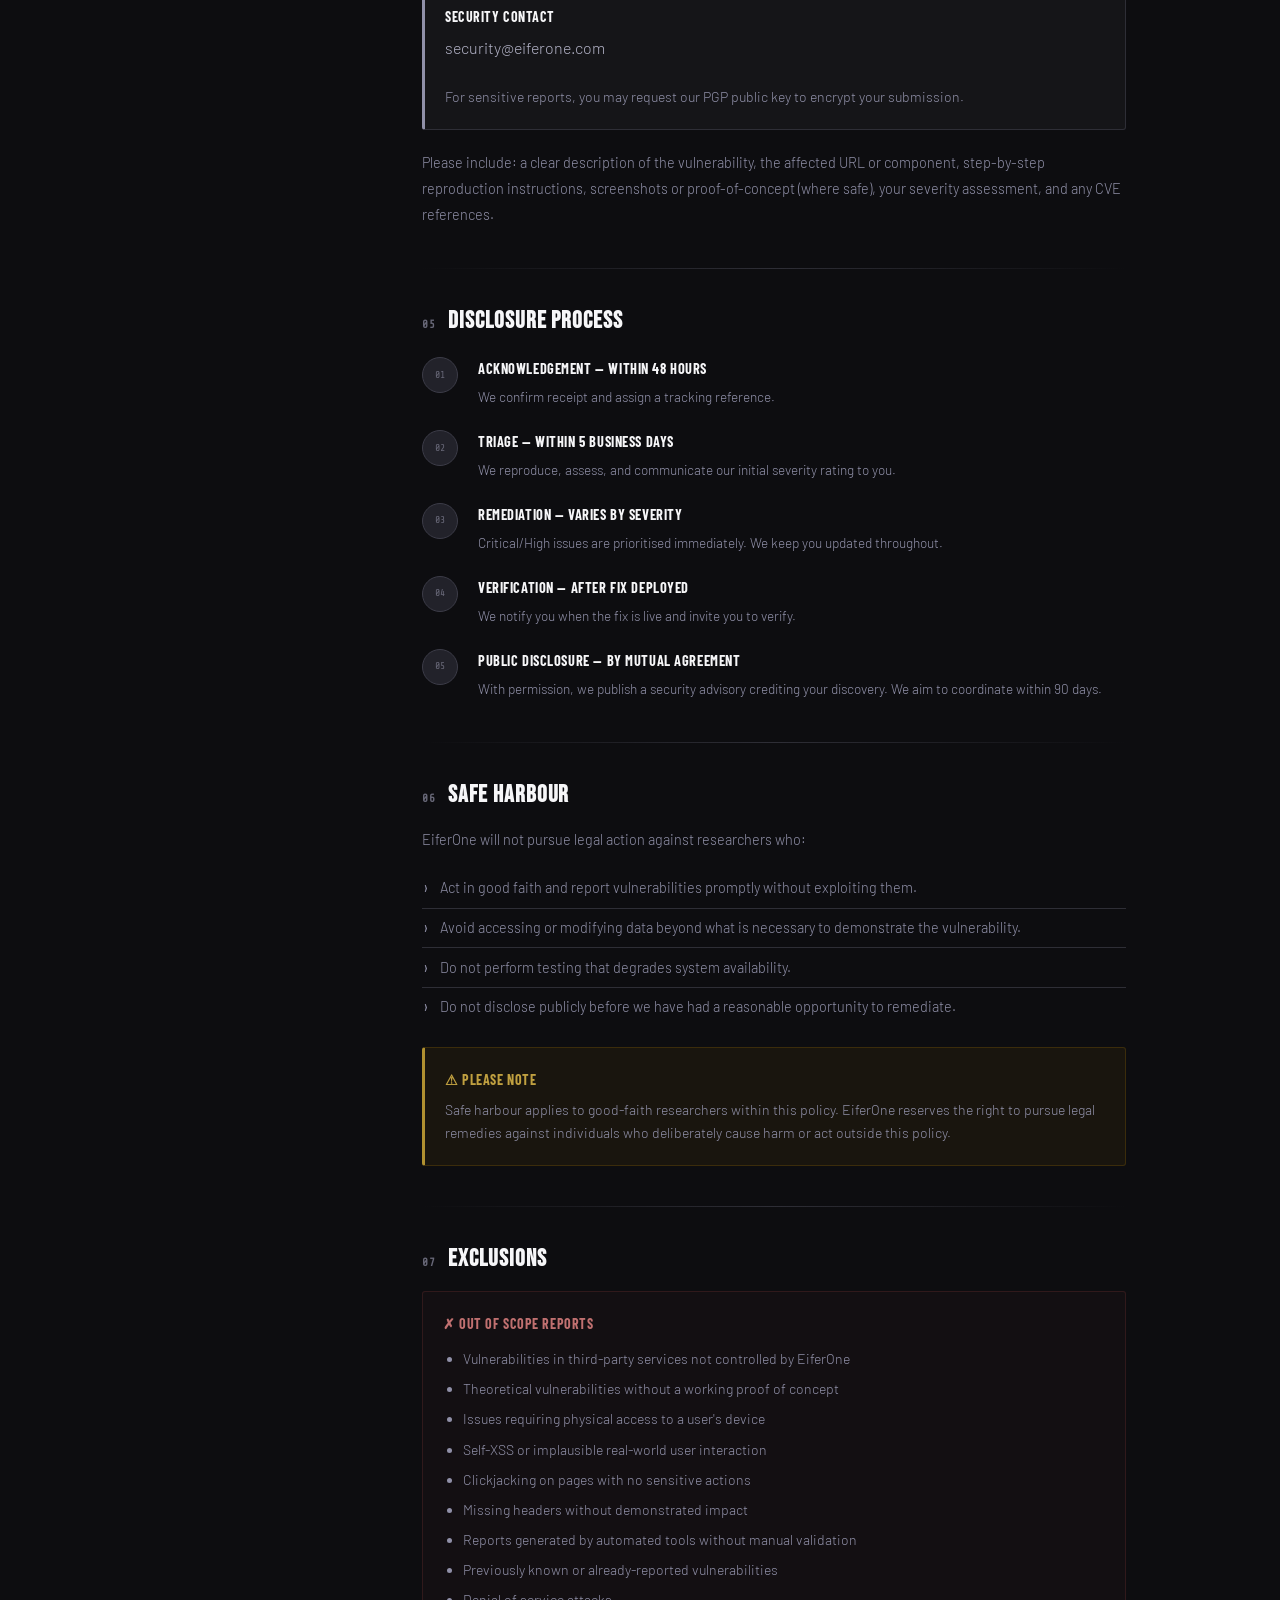
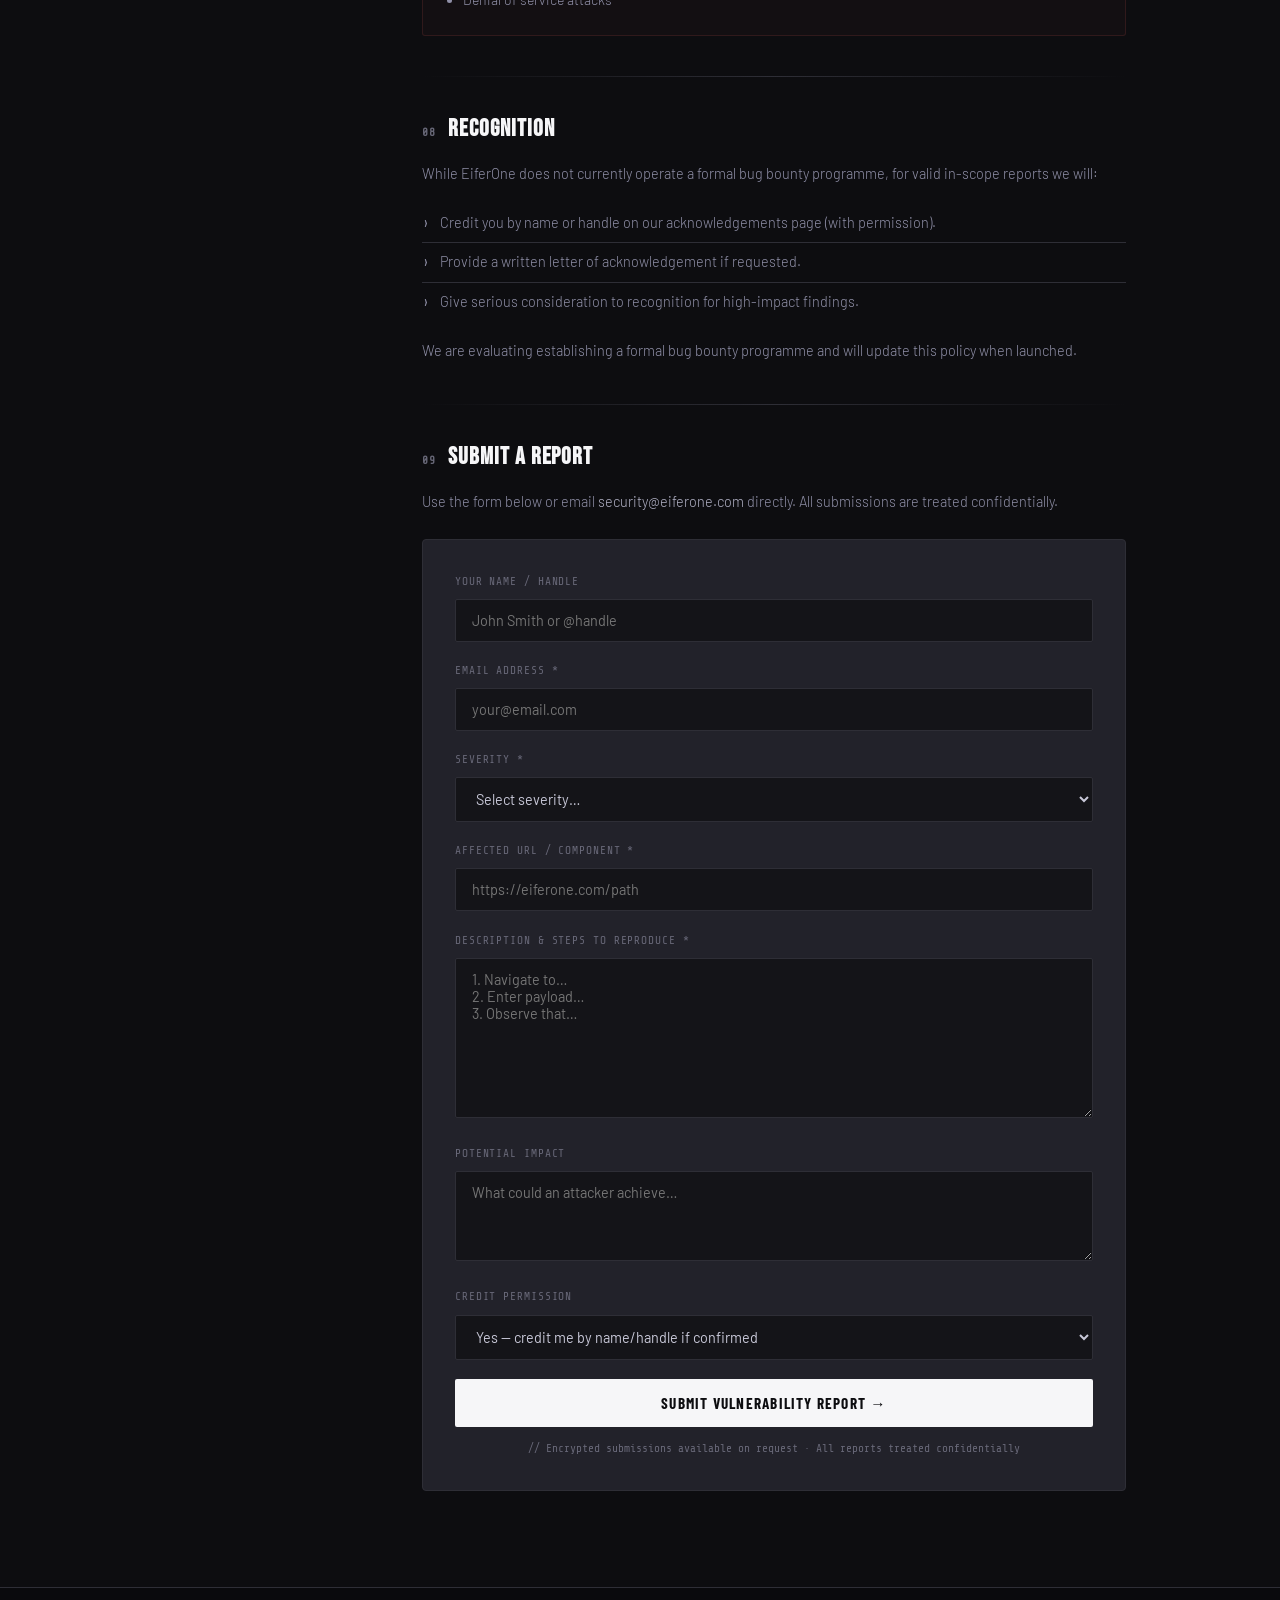
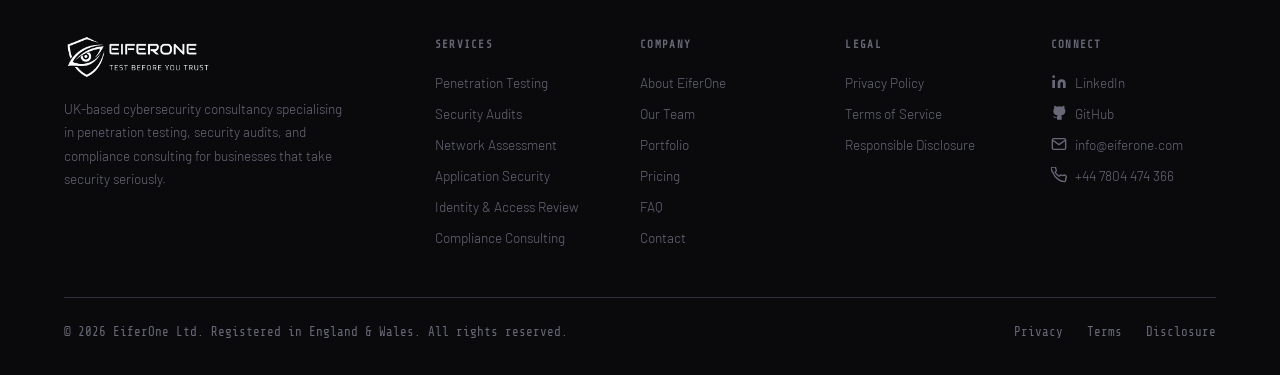
==== commit 867d6c9c: "Add files via upload" ====
--- a/disclosure.html
+++ b/disclosure.html
@@ -8,311 +8,90 @@
 <meta name="robots" content="index, follow">
 <link rel="canonical" href="https://eiferone.com/disclosure.html">
 <link rel="icon" type="image/png" href="./assets/Favicon.png">
-
-<!-- FIX: Async font loading — non-render-blocking -->
 <link rel="preconnect" href="https://fonts.googleapis.com">
 <link rel="preload" href="https://fonts.googleapis.com/css2?family=Share+Tech+Mono&family=Bebas+Neue&family=Barlow:wght@300;400;500;600&family=Barlow+Condensed:wght@600;700&display=swap" as="style" onload="this.onload=null;this.rel='stylesheet'">
 <noscript><link href="https://fonts.googleapis.com/css2?family=Share+Tech+Mono&family=Bebas+Neue&family=Barlow:wght@300;400;500;600&family=Barlow+Condensed:wght@600;700&display=swap" rel="stylesheet"></noscript>
-
+<link rel="stylesheet" href="./shared.css">
 <style>
-
-  :root {
-    --black:   #080809;
-    --dark:    #0f0f11;
-    --mid:     #161619;
-    --card:    #1a1a1e;
-    --border:  #252528;
-    --border2: #323236;
-    --accent:  #e0e0e8;
-    --accent2: #a0a0b0;
-    --white:   #f4f4f6;
-    --text:    #b0b0be;
-    --muted:   #505060;
-    --silver:  #787890;
-    --dim:     rgba(255,255,255,0.04);
-    /* FIX: nav height token */
-    --nav-h:   64px;
-  }
-
-  *, *::before, *::after { box-sizing: border-box; margin: 0; padding: 0; }
-  html { scroll-behavior: smooth; }
-
-  body {
-    background: var(--black);
-    color: var(--text);
-    font-family: 'Barlow', sans-serif;
-    font-weight: 300;
-    line-height: 1.7;
-    overflow-x: hidden;
-  }
-
-  /* FIX: prefers-reduced-motion */
-  @media (prefers-reduced-motion: reduce) {
-    *, *::before, *::after {
-      animation-duration: 0.01ms !important;
-      animation-iteration-count: 1 !important;
-      transition-duration: 0.01ms !important;
-      scroll-behavior: auto !important;
-    }
-  }
-
-  ::-webkit-scrollbar { width: 3px; }
-  ::-webkit-scrollbar-track { background: var(--dark); }
-  ::-webkit-scrollbar-thumb { background: var(--border2); border-radius: 2px; }
-
-  body::after {
-    content: '';
-    position: fixed; inset: 0;
-    background-image: url("data:image/svg+xml,%3Csvg viewBox='0 0 256 256' xmlns='http://www.w3.org/2000/svg'%3E%3Cfilter id='n'%3E%3CfeTurbulence type='fractalNoise' baseFrequency='0.85' numOctaves='4' stitchTiles='stitch'/%3E%3C/filter%3E%3Crect width='100%25' height='100%25' filter='url(%23n)' opacity='0.04'/%3E%3C/svg%3E");
-    pointer-events: none; z-index: 9999; opacity: 0.35;
-  }
-
-  /* ═══ NAV ═══ */
-  nav {
-    position: fixed; top: 0; left: 0; right: 0; z-index: 1000;
-    display: flex; align-items: center; justify-content: space-between;
-    /* FIX: explicit height via token, not padding-based */
-    height: var(--nav-h);
-    padding: 0 5%;
-    background: rgba(8,8,9,0.92);
-    backdrop-filter: blur(18px);
-    border-bottom: 1px solid var(--border);
-  }
-
-  .logo-wrap { display: flex; align-items: center; text-decoration: none; }
-  .logo-img { height: 38px; width: auto; }
-
-  .nav-links { display: flex; gap: 1.8rem; list-style: none; align-items: center; }
-  .nav-links a {
-    color: var(--muted); text-decoration: none;
-    font-size: 0.78rem; font-weight: 500;
-    letter-spacing: 0.1em; text-transform: uppercase;
-    transition: color 0.2s;
-  }
-  .nav-links a:hover { color: var(--white); }
-
-  /* FIX: solid white filled CTA — consistent with index.html */
-  .nav-cta {
-    background: var(--white) !important;
-    color: var(--black) !important;
-    padding: 0.45rem 1.2rem;
-    border-radius: 2px;
-    font-family: 'Barlow Condensed', sans-serif !important;
-    font-weight: 700 !important;
-    font-size: 0.78rem !important;
-    letter-spacing: 0.08em !important;
-    border: none !important;
-    transition: background 0.2s, box-shadow 0.2s !important;
-  }
-  .nav-cta:hover {
-    background: var(--accent) !important;
-    color: var(--black) !important;
-    box-shadow: 0 0 20px rgba(255,255,255,0.12) !important;
-  }
-
-  /* ── Hamburger ── */
-  .hamburger {
-    display: none; flex-direction: column; justify-content: center;
-    gap: 5px; background: transparent; border: 1px solid var(--border);
-    padding: 0.5rem 0.6rem; border-radius: 2px; cursor: pointer;
-  }
-  .hamburger span {
-    display: block; width: 20px; height: 1.5px; background: var(--accent2);
-    transition: transform 0.3s, opacity 0.3s;
-  }
-  .hamburger[aria-expanded="true"] span:nth-child(1) { transform: translateY(6.5px) rotate(45deg); }
-  .hamburger[aria-expanded="true"] span:nth-child(2) { opacity: 0; }
-  .hamburger[aria-expanded="true"] span:nth-child(3) { transform: translateY(-6.5px) rotate(-45deg); }
-
-  /* FIX: mobile-nav top uses --nav-h token */
-  .mobile-nav {
-    display: none; position: fixed; top: var(--nav-h); left: 0; right: 0;
-    background: rgba(8,8,9,0.98); backdrop-filter: blur(20px);
-    border-bottom: 1px solid var(--border); z-index: 999;
-    padding: 1.5rem 5%; flex-direction: column; gap: 0;
-  }
-  .mobile-nav.open { display: flex; }
-  .mobile-nav a {
-    display: block; padding: 0.85rem 0; color: var(--text);
-    text-decoration: none; font-size: 0.95rem; letter-spacing: 0.06em;
-    text-transform: uppercase; border-bottom: 1px solid var(--border); transition: color 0.2s;
-  }
-  .mobile-nav a:last-of-type { border-bottom: none; }
-  .mobile-nav a:hover { color: var(--white); }
-  .mobile-nav-cta {
-    display: block; margin-top: 1.25rem; text-align: center;
-    background: var(--white); color: var(--black);
-    padding: 0.9rem; border-radius: 2px;
-    font-family: 'Barlow Condensed', sans-serif; font-weight: 700;
-    font-size: 0.95rem; letter-spacing: 0.08em; text-transform: uppercase; text-decoration: none;
-  }
-
-  /* BUTTONS */
-  .btn-primary {
-    display: inline-flex; align-items: center; gap: 0.5rem;
-    background: var(--white); color: var(--black);
-    font-family: 'Barlow Condensed', sans-serif;
-    font-weight: 700; font-size: 0.9rem; letter-spacing: 0.08em;
-    text-transform: uppercase;
-    padding: 0.85rem 2rem; border-radius: 2px;
-    text-decoration: none;
-    transition: transform 0.2s, box-shadow 0.2s, background 0.2s;
-    box-shadow: 0 0 24px rgba(255,255,255,0.08);
-  }
-  .btn-primary:hover { transform: translateY(-2px); box-shadow: 0 0 40px rgba(255,255,255,0.14); background: var(--accent); }
-
-  .section-tag {
-    font-family: 'Share Tech Mono', monospace; font-size: 0.7rem;
-    color: var(--muted); text-transform: uppercase;
-    letter-spacing: 0.2em; margin-bottom: 0.6rem;
-  }
-
-  .divider-line { height: 1px; background: linear-gradient(90deg, transparent, var(--border), transparent); }
-
-  /* ═══ FOOTER ═══ */
-  footer { background: #050506; border-top: 1px solid var(--border); padding: 3rem 5% 2rem; }
-  .footer-grid { display: grid; grid-template-columns: 2fr 1fr 1fr 1fr; gap: 3rem; margin-bottom: 2.5rem; }
-  .footer-brand p { font-size: 0.85rem; color: var(--muted); margin-top: 0.75rem; line-height: 1.7; max-width: 280px; }
-  .footer-logo-img { height: 42px; width: auto; }
-  .footer-col h4 { font-family: 'Share Tech Mono', monospace; font-size: 0.68rem; color: var(--muted); text-transform: uppercase; letter-spacing: 0.12em; margin-bottom: 1rem; }
-  .footer-col a { display: block; color: var(--muted); text-decoration: none; font-size: 0.85rem; margin-bottom: 0.5rem; transition: color 0.2s; }
-  .footer-col a:hover { color: var(--white); }
-  .footer-bottom { border-top: 1px solid var(--border); padding-top: 1.5rem; display: flex; justify-content: space-between; align-items: center; flex-wrap: wrap; gap: 1rem; font-size: 0.78rem; color: var(--muted); font-family: 'Share Tech Mono', monospace; }
-  .footer-bottom-links { display: flex; gap: 1.5rem; }
-  .footer-bottom-links a { color: var(--muted); text-decoration: none; }
-  .footer-bottom-links a:hover { color: var(--white); }
-
-  /* ═══ PAGE HERO ═══ */
-  .page-hero { padding: 8rem 5% 4rem; background: var(--dark); border-bottom: 1px solid var(--border); position: relative; overflow: hidden; }
-  .page-hero::before { content: ''; position: absolute; inset: 0; background-image: linear-gradient(rgba(255,255,255,0.02) 1px, transparent 1px), linear-gradient(90deg, rgba(255,255,255,0.02) 1px, transparent 1px); background-size: 64px 64px; mask-image: radial-gradient(ellipse 80% 100% at 20% 50%, black, transparent); }
-  .page-tag { font-family: 'Share Tech Mono', monospace; font-size: 0.72rem; color: var(--muted); text-transform: uppercase; letter-spacing: 0.15em; margin-bottom: 0.75rem; position: relative; }
-  .page-title { font-family: 'Bebas Neue', sans-serif; font-size: clamp(2rem, 5vw, 3.5rem); letter-spacing: 0.02em; color: var(--white); line-height: 1; position: relative; }
-  .page-meta { margin-top: 1rem; font-family: 'Share Tech Mono', monospace; font-size: 0.72rem; color: var(--muted); position: relative; }
-
-  /* FIX: report-badge extracted from inline styles */
-  .report-badge {
-    margin-top: 1.5rem; display: inline-flex; align-items: center; gap: 1rem;
-    background: rgba(255,255,255,0.03); border: 1px solid var(--border);
-    border-radius: 3px; padding: 0.8rem 1.4rem; position: relative;
-  }
-  .report-badge span { font-family: 'Share Tech Mono', monospace; font-size: 0.72rem; color: var(--muted); }
-  .report-badge a { font-family: 'Share Tech Mono', monospace; font-size: 0.82rem; color: var(--silver); text-decoration: none; transition: color 0.2s; }
-  .report-badge a:hover { color: var(--white); }
-
-  /* ═══ LAYOUT ═══ */
-  .page-layout { display: grid; grid-template-columns: 240px 1fr; gap: 0; max-width: 1200px; margin: 0 auto; padding: 4rem 5%; }
-
-  /* FIX: TOC top uses --nav-h token */
-  .toc { position: sticky; top: calc(var(--nav-h) + 1.5rem); height: fit-content; padding-right: 2.5rem; }
-  .toc-label { font-family: 'Share Tech Mono', monospace; font-size: 0.62rem; color: var(--muted); text-transform: uppercase; letter-spacing: 0.12em; margin-bottom: 1rem; }
-  .toc a { display: block; font-size: 0.78rem; color: var(--muted); text-decoration: none; padding: 0.4rem 0.75rem; border-left: 2px solid var(--border); margin-bottom: 0.15rem; transition: color 0.2s, border-color 0.2s; }
-  .toc a:hover { color: var(--white); border-color: var(--border2); }
-  .toc a.active { color: var(--white); border-color: var(--silver); }
-  .toc-btn { display: block; margin-top: 2rem; background: var(--white); color: var(--black) !important; border: none !important; text-align: center; padding: 0.7rem 1rem; border-radius: 2px; font-family: 'Barlow Condensed', sans-serif; font-weight: 700; font-size: 0.82rem; letter-spacing: 0.06em; text-transform: uppercase; transition: box-shadow 0.2s, background 0.2s; text-decoration: none; }
-  .toc-btn:hover { box-shadow: 0 0 20px rgba(255,255,255,0.12); background: var(--accent); }
-
-  .content { padding-left: 2.5rem; border-left: 1px solid var(--border); }
-
-  /* FIX: scroll-margin-top uses --nav-h token */
-  .policy-section { margin-bottom: 3.5rem; scroll-margin-top: calc(var(--nav-h) + 1.5rem); }
-
-  h2.sec-h { font-family: 'Bebas Neue', sans-serif; font-size: 1.5rem; letter-spacing: 0.04em; color: var(--white); margin-bottom: 1rem; display: flex; align-items: center; gap: 0.75rem; }
-  .sec-num { font-family: 'Share Tech Mono', monospace; font-size: 0.68rem; color: var(--muted); background: rgba(255,255,255,0.04); border: 1px solid var(--border); padding: 0.2rem 0.5rem; border-radius: 2px; }
-  p { margin-bottom: 1rem; font-size: 0.925rem; color: var(--text); }
-  ul, ol { margin: 0.75rem 0 1rem 1.25rem; }
-  li { font-size: 0.925rem; color: var(--text); margin-bottom: 0.4rem; }
-  strong { color: var(--accent2); }
-  a { color: var(--silver); text-decoration: none; }
-  a:hover { color: var(--white); text-decoration: underline; }
-  .highlight-box { background: var(--card); border: 1px solid var(--border); border-left: 2px solid var(--silver); border-radius: 3px; padding: 1.25rem 1.5rem; margin: 1.5rem 0; font-size: 0.875rem; color: var(--text); }
-  .highlight-box strong { color: var(--accent2); font-family: 'Share Tech Mono', monospace; font-size: 0.72rem; display: block; margin-bottom: 0.4rem; text-transform: uppercase; letter-spacing: 0.05em; }
-  .warning-box { background: rgba(180,140,0,0.05); border: 1px solid rgba(180,140,0,0.18); border-left: 2px solid #a08020; border-radius: 3px; padding: 1.25rem 1.5rem; margin: 1.5rem 0; font-size: 0.875rem; }
-  .warning-box strong { color: #a08020; font-family: 'Share Tech Mono', monospace; font-size: 0.72rem; display: block; margin-bottom: 0.4rem; text-transform: uppercase; }
-  .no-box { background: rgba(160,60,60,0.05); border: 1px solid rgba(160,60,60,0.18); border-left: 2px solid #904040; border-radius: 3px; padding: 1.25rem 1.5rem; margin: 1.5rem 0; font-size: 0.875rem; }
-  .no-box strong { color: #904040; font-family: 'Share Tech Mono', monospace; font-size: 0.72rem; display: block; margin-bottom: 0.4rem; text-transform: uppercase; }
-  .divider { height: 1px; background: var(--border); margin: 3rem 0; }
-  .scope-grid { display: grid; grid-template-columns: 1fr 1fr; gap: 1rem; margin: 1.5rem 0; }
-  .scope-card { background: var(--card); border: 1px solid var(--border); border-radius: 3px; padding: 1.25rem; }
-  .scope-card h4 { font-family: 'Share Tech Mono', monospace; font-size: 0.68rem; text-transform: uppercase; letter-spacing: 0.08em; margin-bottom: 0.75rem; }
-  .scope-card.in-scope h4 { color: var(--silver); }
-  .scope-card.out-scope h4 { color: var(--muted); }
-  .scope-card li { font-size: 0.85rem; color: var(--muted); list-style: none; padding: 0.3rem 0; border-bottom: 1px solid var(--border); display: flex; align-items: center; gap: 0.5rem; }
-  .scope-card li:last-child { border-bottom: none; }
-  .scope-card.in-scope li::before { content: '✓'; color: var(--silver); font-size: 0.7rem; }
-  .scope-card.out-scope li::before { content: '–'; color: var(--border2); }
-  .timeline { margin: 1.5rem 0; }
-  .timeline-item { display: flex; gap: 1.5rem; margin-bottom: 1.25rem; }
-  .timeline-dot { flex-shrink: 0; width: 36px; height: 36px; border-radius: 50%; background: var(--dim); border: 1px solid var(--border2); display: flex; align-items: center; justify-content: center; font-family: 'Share Tech Mono', monospace; font-size: 0.68rem; color: var(--silver); margin-top: 2px; }
-  .timeline-content h4 { font-family: 'Barlow Condensed', sans-serif; font-size: 0.95rem; font-weight: 700; color: var(--white); margin-bottom: 0.25rem; letter-spacing: 0.03em; }
-  .timeline-content p { font-size: 0.875rem; color: var(--muted); margin: 0; }
-  .form-group { margin-bottom: 1.2rem; }
-  .form-label { display: block; font-size: 0.68rem; color: var(--muted); text-transform: uppercase; letter-spacing: 0.08em; font-family: 'Share Tech Mono', monospace; margin-bottom: 0.5rem; }
-  .form-input, .form-textarea, .form-select { width: 100%; background: var(--card); border: 1px solid var(--border); border-radius: 2px; padding: 0.75rem 1rem; color: var(--text); font-family: 'Barlow', sans-serif; font-size: 0.9rem; outline: none; transition: border-color 0.2s; }
-  .form-input:focus, .form-textarea:focus, .form-select:focus { border-color: var(--silver); }
-  .form-textarea { resize: vertical; min-height: 140px; }
-  .form-select option { background: var(--card); }
-  .form-submit { width: 100%; background: var(--white); color: var(--black); border: none; padding: 0.95rem; font-size: 0.95rem; font-weight: 700; font-family: 'Barlow Condensed', sans-serif; letter-spacing: 0.08em; text-transform: uppercase; border-radius: 2px; cursor: pointer; transition: box-shadow 0.2s, transform 0.2s; }
-  .form-submit:hover { box-shadow: 0 0 24px rgba(255,255,255,0.12); transform: translateY(-1px); }
-  .form-submit:disabled { opacity: 0.7; cursor: not-allowed; transform: none; }
-  .form-note { font-size: 0.7rem; color: var(--muted); text-align: center; margin-top: 0.75rem; font-family: 'Share Tech Mono', monospace; }
-
-  /* ═══ RESPONSIVE ═══ */
-  @media (max-width: 768px) {
-    /* FIX: visibility + pointer-events, not display:none */
-    .nav-links { visibility: hidden; pointer-events: none; }
-    .hamburger { display: flex; }
-    .page-layout { grid-template-columns: 1fr; }
-    .toc { display: none; }
-    .content { padding-left: 0; border-left: none; }
-    .scope-grid { grid-template-columns: 1fr; }
-    .footer-grid { grid-template-columns: 1fr 1fr; }
-  }
-
+.page-hero { padding:8rem 5% 3.5rem; background:var(--dark); border-bottom:1px solid var(--border); }
+.page-tag { font-family:'Share Tech Mono',monospace; font-size:0.68rem; color:var(--muted); text-transform:uppercase; letter-spacing:0.18em; margin-bottom:0.75rem; }
+.page-title { font-family:'Bebas Neue',sans-serif; font-size:clamp(2.5rem,5vw,4rem); letter-spacing:0.02em; color:var(--white); margin-bottom:0.5rem; }
+.page-meta { font-family:'Share Tech Mono',monospace; font-size:0.7rem; color:var(--muted); margin-bottom:1rem; }
+.report-badge { display:inline-flex; align-items:center; gap:0.75rem; background:rgba(255,255,255,0.04); border:1px solid var(--border2); border-radius:2px; padding:0.5rem 1rem; font-family:'Share Tech Mono',monospace; font-size:0.78rem; color:var(--text); margin-top:0.5rem; }
+.report-badge a { color:var(--accent2); text-decoration:none; }
+.report-badge a:hover { color:var(--white); }
+
+.page-layout { display:grid; grid-template-columns:220px 1fr; gap:3rem; max-width:1100px; margin:0 auto; padding:4rem 5% 6rem; }
+.toc { position:sticky; top:calc(var(--nav-h) + 1.5rem); align-self:start; max-height:calc(100vh - var(--nav-h) - 4rem); overflow-y:auto; }
+.toc-label { font-family:'Share Tech Mono',monospace; font-size:0.62rem; color:var(--muted); text-transform:uppercase; letter-spacing:0.14em; margin-bottom:0.75rem; padding-bottom:0.5rem; border-bottom:1px solid var(--border); }
+.toc a { display:block; padding:0.4rem 0.6rem; margin-bottom:0.1rem; font-size:0.8rem; color:var(--muted); text-decoration:none; border-left:2px solid transparent; transition:color 0.2s,border-color 0.2s; border-radius:0 2px 2px 0; }
+.toc a:hover,.toc a.active { color:var(--white); border-left-color:var(--silver); }
+.toc-btn { display:block; margin-top:1.5rem; text-align:center; background:var(--white); color:var(--black); padding:0.65rem; border-radius:2px; font-family:'Barlow Condensed',sans-serif; font-weight:700; font-size:0.8rem; letter-spacing:0.08em; text-transform:uppercase; text-decoration:none; transition:background 0.2s; }
+.toc-btn:hover { background:var(--accent); }
+.content { min-width:0; }
+.policy-section { margin-bottom:0; }
+.sec-h { font-family:'Bebas Neue',sans-serif; font-size:1.5rem; letter-spacing:0.04em; color:var(--white); margin-bottom:1.25rem; display:flex; align-items:baseline; gap:0.75rem; }
+.sec-num { font-family:'Share Tech Mono',monospace; font-size:0.7rem; color:var(--muted); }
+.content p { font-size:0.9rem; color:var(--silver); line-height:1.8; margin-bottom:0.85rem; }
+.content a { color:var(--accent2); text-decoration:none; }
+.content a:hover { color:var(--white); text-decoration:underline; }
+.content ul { list-style:none; margin:1rem 0; }
+.content ul li { font-size:0.9rem; color:var(--silver); padding:0.45rem 0; border-bottom:1px solid var(--border); display:flex; align-items:flex-start; gap:0.65rem; }
+.content ul li::before { content:'›'; color:var(--silver); flex-shrink:0; font-family:'Share Tech Mono',monospace; }
+.content ul li:last-child { border-bottom:none; }
+.content ul li strong { color:var(--text); }
+.highlight-box { background:rgba(255,255,255,0.03); border:1px solid var(--border); border-left:3px solid var(--silver); border-radius:3px; padding:1.25rem; margin:1.25rem 0; font-size:0.875rem; color:var(--silver); line-height:1.7; }
+.highlight-box strong { display:block; color:var(--white); margin-bottom:0.35rem; font-family:'Barlow Condensed',sans-serif; font-weight:700; text-transform:uppercase; letter-spacing:0.04em; }
+.warning-box { background:rgba(180,130,0,0.08); border:1px solid rgba(180,130,0,0.22); border-left:3px solid #b09030; border-radius:3px; padding:1.25rem; margin:1.25rem 0; font-size:0.875rem; color:var(--silver); line-height:1.7; }
+.warning-box strong { display:block; color:#c0a040; margin-bottom:0.35rem; font-family:'Barlow Condensed',sans-serif; font-weight:700; text-transform:uppercase; letter-spacing:0.04em; }
+.no-box { background:rgba(100,60,60,0.08); border:1px solid rgba(150,60,60,0.22); border-radius:3px; padding:1.25rem; margin:1.25rem 0; font-size:0.875rem; color:var(--silver); line-height:1.7; }
+.no-box strong { display:block; color:#c07070; margin-bottom:0.35rem; font-family:'Barlow Condensed',sans-serif; font-weight:700; text-transform:uppercase; letter-spacing:0.04em; }
+.no-box ul { margin:0.5rem 0 0; padding-left:1.25rem; list-style:disc; }
+.no-box ul li { font-size:0.875rem; border:none; padding:0.2rem 0; display:list-item; }
+.no-box ul li::before { display:none; }
+.divider { height:1px; background:linear-gradient(90deg,transparent,var(--border),transparent); margin:2.5rem 0; }
+
+/* Scope grid */
+.scope-grid { display:grid; grid-template-columns:1fr 1fr; gap:1rem; margin:1.25rem 0; }
+.scope-card { background:var(--card); border:1px solid var(--border); border-radius:3px; padding:1.25rem; }
+.scope-card h4 { font-family:'Barlow Condensed',sans-serif; font-size:0.85rem; font-weight:700; text-transform:uppercase; letter-spacing:0.04em; margin-bottom:0.75rem; }
+.scope-card.in-scope h4 { color:#50b080; }
+.scope-card.out-scope h4 { color:#b06060; }
+.scope-card ul { list-style:none; margin:0; }
+.scope-card ul li { font-size:0.82rem; color:var(--silver); padding:0.3rem 0; border-bottom:1px solid var(--border); display:flex; align-items:flex-start; gap:0.5rem; }
+.scope-card ul li::before { content:'›'; color:var(--muted); flex-shrink:0; }
+.scope-card ul li:last-child { border-bottom:none; }
+
+/* Timeline */
+.timeline { margin:1.5rem 0; }
+.timeline-item { display:flex; gap:1.25rem; margin-bottom:1.25rem; }
+.timeline-dot { flex-shrink:0; width:36px; height:36px; border-radius:50%; background:var(--card); border:1px solid var(--border2); display:flex; align-items:center; justify-content:center; font-family:'Share Tech Mono',monospace; font-size:0.62rem; color:var(--muted); }
+.timeline-content h4 { font-family:'Barlow Condensed',sans-serif; font-size:0.9rem; font-weight:700; text-transform:uppercase; letter-spacing:0.04em; color:var(--white); margin-bottom:0.25rem; }
+.timeline-content p { font-size:0.85rem; color:var(--silver); margin:0; }
+
+/* Form */
+.form-panel { background:var(--card); border:1px solid var(--border); border-radius:4px; padding:2rem; margin-top:1.5rem; }
+.form-group { margin-bottom:1.2rem; }
+.form-label { display:block; font-size:0.7rem; color:var(--muted); text-transform:uppercase; letter-spacing:0.08em; font-family:'Share Tech Mono',monospace; margin-bottom:0.5rem; }
+.form-input,.form-textarea,.form-select { width:100%; background:var(--dark); border:1px solid var(--border); border-radius:2px; padding:0.75rem 1rem; color:var(--text); font-family:'Barlow',sans-serif; font-size:0.9rem; outline:none; transition:border-color 0.2s; }
+.form-input:focus,.form-textarea:focus,.form-select:focus { border-color:var(--silver); }
+.form-textarea { resize:vertical; min-height:120px; }
+.form-select option { background:var(--card); }
+.form-submit { width:100%; background:var(--white); color:var(--black); border:none; padding:0.95rem; font-size:0.95rem; font-weight:700; font-family:'Barlow Condensed',sans-serif; letter-spacing:0.08em; text-transform:uppercase; border-radius:2px; cursor:pointer; transition:box-shadow 0.2s,transform 0.2s,background 0.2s; }
+.form-submit:hover { box-shadow:0 0 24px rgba(255,255,255,0.14); transform:translateY(-1px); background:var(--accent); }
+.form-submit:disabled { opacity:0.6; cursor:not-allowed; transform:none; }
+.form-note { font-size:0.7rem; color:var(--muted); text-align:center; margin-top:0.75rem; font-family:'Share Tech Mono',monospace; }
+
+@media (max-width:900px) { .page-layout { grid-template-columns:1fr; } .toc { position:static; max-height:none; } }
+@media (max-width:560px) { .scope-grid { grid-template-columns:1fr; } }
 </style>
 </head>
 <body>
 
-<!-- ═══ NAV ═══ -->
-<nav role="navigation" aria-label="Main navigation">
-  <a href="index.html" class="logo-wrap" aria-label="EiferOne Home">
-    <img src="./assets/footerlogo.png" alt="EiferOne cybersecurity consultancy logo" class="logo-img" width="120" height="38">
-  </a>
-
-  <!-- FIX: full nav instead of bare back-link -->
-  <ul class="nav-links" role="menubar">
-    <li role="none"><a href="index.html#about" role="menuitem">About</a></li>
-    <li role="none"><a href="index.html#services" role="menuitem">Services</a></li>
-    <li role="none"><a href="index.html#portfolio" role="menuitem">Portfolio</a></li>
-    <li role="none"><a href="index.html#pricing" role="menuitem">Pricing</a></li>
-    <li role="none"><a href="team.html" role="menuitem">Team</a></li>
-    <li role="none"><a href="index.html#faq" role="menuitem">FAQ</a></li>
-    <!-- FIX: CTA label unified — "Free Consultation" -->
-    <li role="none"><a href="index.html#contact" class="nav-cta" role="menuitem">Free Consultation</a></li>
-  </ul>
-
-  <button class="hamburger" id="hamburger" aria-label="Open navigation menu" aria-expanded="false" aria-controls="mobileNav">
-    <span></span><span></span><span></span>
-  </button>
-</nav>
-
-<!-- MOBILE NAV -->
-<nav class="mobile-nav" id="mobileNav" aria-label="Mobile navigation" aria-hidden="true">
-  <a href="index.html#about">About</a>
-  <a href="index.html#services">Services</a>
-  <a href="index.html#portfolio">Portfolio</a>
-  <a href="index.html#pricing">Pricing</a>
-  <a href="team.html">Team</a>
-  <a href="index.html#faq">FAQ</a>
-  <a href="index.html#contact">Contact</a>
-  <a href="index.html#contact" class="mobile-nav-cta">Get Free Consultation →</a>
-</nav>
-
-<!-- PAGE HERO -->
 <div class="page-hero">
   <div class="page-tag">// Legal</div>
   <h1 class="page-title">Responsible Disclosure</h1>
   <div class="page-meta">Last updated: 1 January 2025 &nbsp;·&nbsp; Version 1.0 &nbsp;·&nbsp; EiferOne Ltd</div>
-  <!-- FIX: inline styles replaced with .report-badge class -->
   <div class="report-badge">
     <span>Report directly →</span>
     <a href="mailto:security@eiferone.com">security@eiferone.com</a>
@@ -322,7 +101,6 @@
 <div class="page-layout">
   <aside class="toc" aria-label="Page navigation">
     <div class="toc-label">// On this page</div>
-    <!-- FIX: no hardcoded active class — JS drives this entirely -->
     <a href="#introduction">Introduction</a>
     <a href="#our-commitment">Our Commitment</a>
     <a href="#scope">Scope</a>
@@ -336,12 +114,12 @@
   </aside>
 
   <main class="content">
-
     <div class="policy-section" id="introduction">
       <h2 class="sec-h"><span class="sec-num">01</span> Introduction</h2>
       <div class="highlight-box"><strong>We take security seriously</strong>As a cybersecurity company, we hold ourselves to a high standard. If you've found a vulnerability in our systems, we want to hear from you.</div>
       <p>EiferOne Ltd is committed to the security of our own systems. We recognise that security researchers play a vital role in identifying vulnerabilities that may have been missed. This policy sets out how to safely report security vulnerabilities in EiferOne's own systems.</p>
-    </div><div class="divider"></div>
+    </div>
+    <div class="divider"></div>
 
     <div class="policy-section" id="our-commitment">
       <h2 class="sec-h"><span class="sec-num">02</span> Our Commitment to You</h2>
@@ -352,22 +130,49 @@
         <li>Not taking legal action against researchers acting in good faith within this policy.</li>
         <li>Crediting you publicly (with permission) once the issue is resolved.</li>
       </ul>
-    </div><div class="divider"></div>
+    </div>
+    <div class="divider"></div>
 
     <div class="policy-section" id="scope">
       <h2 class="sec-h"><span class="sec-num">03</span> Scope</h2>
       <p>This policy applies only to EiferOne's own assets — not client systems or third-party services.</p>
       <div class="scope-grid">
-        <div class="scope-card in-scope"><h4>✓ In Scope</h4><ul><li>eiferone.com (main website)</li><li>Any subdomains of eiferone.com</li><li>EiferOne web applications</li><li>EiferOne email infrastructure</li><li>Authentication mechanisms</li><li>API endpoints</li></ul></div>
-        <div class="scope-card out-scope"><h4>– Out of Scope</h4><ul><li>Client systems or infrastructure</li><li>Third-party services we use</li><li>Social engineering attacks</li><li>Physical security attacks</li><li>Denial of service (DoS/DDoS)</li><li>Spam or phishing campaigns</li></ul></div>
-      </div>
-    </div><div class="divider"></div>
+        <div class="scope-card in-scope">
+          <h4>✓ In Scope</h4>
+          <ul>
+            <li>eiferone.com (main website)</li>
+            <li>Any subdomains of eiferone.com</li>
+            <li>EiferOne web applications</li>
+            <li>EiferOne email infrastructure</li>
+            <li>Authentication mechanisms</li>
+            <li>API endpoints</li>
+          </ul>
+        </div>
+        <div class="scope-card out-scope">
+          <h4>✗ Out of Scope</h4>
+          <ul>
+            <li>Client systems or infrastructure</li>
+            <li>Third-party services we use</li>
+            <li>Social engineering attacks</li>
+            <li>Physical security attacks</li>
+            <li>Denial of service (DoS/DDoS)</li>
+            <li>Spam or phishing campaigns</li>
+          </ul>
+        </div>
+      </div>
+    </div>
+    <div class="divider"></div>
 
     <div class="policy-section" id="how-to-report">
       <h2 class="sec-h"><span class="sec-num">04</span> How to Report</h2>
-      <div class="highlight-box"><strong>Security Contact</strong><a href="mailto:security@eiferone.com" style="font-size:1rem;">security@eiferone.com</a><br><br>For sensitive reports, you may request our PGP public key to encrypt your submission.</div>
+      <div class="highlight-box">
+        <strong>Security Contact</strong>
+        <a href="mailto:security@eiferone.com" style="font-size:1rem;">security@eiferone.com</a><br><br>
+        For sensitive reports, you may request our PGP public key to encrypt your submission.
+      </div>
       <p>Please include: a clear description of the vulnerability, the affected URL or component, step-by-step reproduction instructions, screenshots or proof-of-concept (where safe), your severity assessment, and any CVE references.</p>
-    </div><div class="divider"></div>
+    </div>
+    <div class="divider"></div>
 
     <div class="policy-section" id="process">
       <h2 class="sec-h"><span class="sec-num">05</span> Disclosure Process</h2>
@@ -378,7 +183,8 @@
         <div class="timeline-item"><div class="timeline-dot" aria-hidden="true">04</div><div class="timeline-content"><h4>Verification — after fix deployed</h4><p>We notify you when the fix is live and invite you to verify.</p></div></div>
         <div class="timeline-item"><div class="timeline-dot" aria-hidden="true">05</div><div class="timeline-content"><h4>Public Disclosure — by mutual agreement</h4><p>With permission, we publish a security advisory crediting your discovery. We aim to coordinate within 90 days.</p></div></div>
       </div>
-    </div><div class="divider"></div>
+    </div>
+    <div class="divider"></div>
 
     <div class="policy-section" id="safe-harbour">
       <h2 class="sec-h"><span class="sec-num">06</span> Safe Harbour</h2>
@@ -390,12 +196,27 @@
         <li>Do not disclose publicly before we have had a reasonable opportunity to remediate.</li>
       </ul>
       <div class="warning-box"><strong>⚠ Please Note</strong>Safe harbour applies to good-faith researchers within this policy. EiferOne reserves the right to pursue legal remedies against individuals who deliberately cause harm or act outside this policy.</div>
-    </div><div class="divider"></div>
+    </div>
+    <div class="divider"></div>
 
     <div class="policy-section" id="exclusions">
       <h2 class="sec-h"><span class="sec-num">07</span> Exclusions</h2>
-      <div class="no-box"><strong>– Out of Scope Reports</strong><ul style="margin:0.5rem 0 0;padding-left:1.25rem;"><li>Vulnerabilities in third-party services not controlled by EiferOne</li><li>Theoretical vulnerabilities without a working proof of concept</li><li>Issues requiring physical access to a user's device</li><li>Self-XSS or implausible real-world user interaction</li><li>Clickjacking on pages with no sensitive actions</li><li>Missing headers without demonstrated impact</li><li>Reports generated by automated tools without manual validation</li><li>Previously known or already-reported vulnerabilities</li><li>Denial of service attacks</li></ul></div>
-    </div><div class="divider"></div>
+      <div class="no-box">
+        <strong>✗ Out of Scope Reports</strong>
+        <ul>
+          <li>Vulnerabilities in third-party services not controlled by EiferOne</li>
+          <li>Theoretical vulnerabilities without a working proof of concept</li>
+          <li>Issues requiring physical access to a user's device</li>
+          <li>Self-XSS or implausible real-world user interaction</li>
+          <li>Clickjacking on pages with no sensitive actions</li>
+          <li>Missing headers without demonstrated impact</li>
+          <li>Reports generated by automated tools without manual validation</li>
+          <li>Previously known or already-reported vulnerabilities</li>
+          <li>Denial of service attacks</li>
+        </ul>
+      </div>
+    </div>
+    <div class="divider"></div>
 
     <div class="policy-section" id="recognition">
       <h2 class="sec-h"><span class="sec-num">08</span> Recognition</h2>
@@ -406,40 +227,33 @@
         <li>Give serious consideration to recognition for high-impact findings.</li>
       </ul>
       <p>We are evaluating establishing a formal bug bounty programme and will update this policy when launched.</p>
-    </div><div class="divider"></div>
+    </div>
+    <div class="divider"></div>
 
     <div class="policy-section" id="report-form">
       <h2 class="sec-h"><span class="sec-num">09</span> Submit a Report</h2>
       <p>Use the form below or email <a href="mailto:security@eiferone.com">security@eiferone.com</a> directly. All submissions are treated confidentially.</p>
-      <div style="background:var(--card);border:1px solid var(--border);border-radius:4px;padding:2rem;margin-top:1.5rem;">
-
-        <!-- FIX: accessible live region for success state -->
+      <div class="form-panel">
         <div id="report-success" style="display:none;text-align:center;padding:2.5rem 1rem;" role="alert" aria-live="polite">
-          <div style="width:56px;height:56px;border-radius:50%;background:rgba(255,255,255,0.05);border:1px solid var(--border2);display:flex;align-items:center;justify-content:center;margin:0 auto 1.25rem;" aria-hidden="true"><svg width="24" height="24" viewBox="0 0 24 24" fill="none" stroke="var(--white)" stroke-width="2.5"><polyline points="20 6 9 17 4 12"/></svg></div>
+          <div style="width:56px;height:56px;border-radius:50%;background:rgba(255,255,255,0.05);border:1px solid var(--border2);display:flex;align-items:center;justify-content:center;margin:0 auto 1.25rem;" aria-hidden="true">
+            <svg width="24" height="24" viewBox="0 0 24 24" fill="none" stroke="var(--white)" stroke-width="2.5"><polyline points="20 6 9 17 4 12"/></svg>
+          </div>
           <div style="font-family:'Bebas Neue',sans-serif;font-size:1.4rem;letter-spacing:0.04em;color:var(--white);margin-bottom:0.5rem;">Report Received</div>
           <div style="font-size:0.875rem;color:var(--silver);">We'll acknowledge within 48 hours at the email you provided.</div>
         </div>
-
-        <!-- FIX: onsubmit removed — form handled via addEventListener -->
         <form id="disclosure-form" novalidate>
-          <input type="hidden" name="access_key" value="REPLACE_WITH_YOUR_WEB3FORMS_KEY">
-          <input type="hidden" name="subject" value="Responsible Disclosure Report — EiferOne">
-          <input type="checkbox" name="botcheck" style="display:none;" tabindex="-1" aria-hidden="true">
-
           <div class="form-group">
             <label class="form-label" for="reporter_name">Your Name / Handle</label>
-            <input type="text" name="reporter_name" id="reporter_name" class="form-input" placeholder="John Smith or @handle" autocomplete="name">
-          </div>
-
-          <div class="form-group">
-            <label class="form-label" for="report_email">Email Address <span aria-label="required">*</span></label>
-            <input type="email" name="email" id="report_email" class="form-input" placeholder="your@email.com" required autocomplete="email">
-          </div>
-
-          <div class="form-group">
-            <label class="form-label" for="report_severity">Severity <span aria-label="required">*</span></label>
-            <select name="severity" id="report_severity" class="form-select" required>
-              <option value="">Select severity...</option>
+            <input type="text" id="reporter_name" class="form-input" placeholder="John Smith or @handle" autocomplete="name">
+          </div>
+          <div class="form-group">
+            <label class="form-label" for="report_email">Email Address *</label>
+            <input type="email" id="report_email" class="form-input" placeholder="your@email.com" required autocomplete="email">
+          </div>
+          <div class="form-group">
+            <label class="form-label" for="report_severity">Severity *</label>
+            <select id="report_severity" class="form-select" required>
+              <option value="">Select severity…</option>
               <option>Critical — Remote code execution, full compromise</option>
               <option>High — Authentication bypass, significant data exposure</option>
               <option>Medium — Partial exposure, limited escalation</option>
@@ -447,176 +261,76 @@
               <option>Informational — Best practice recommendation</option>
             </select>
           </div>
-
-          <div class="form-group">
-            <label class="form-label" for="affected_url">Affected URL / Component <span aria-label="required">*</span></label>
-            <input type="text" name="affected_url" id="affected_url" class="form-input" placeholder="https://eiferone.com/path" required>
-          </div>
-
-          <div class="form-group">
-            <label class="form-label" for="report_description">Description &amp; Steps to Reproduce <span aria-label="required">*</span></label>
-            <textarea name="description" id="report_description" class="form-textarea" placeholder="1. Navigate to...&#10;2. Enter payload...&#10;3. Observe that..." required style="min-height:160px;"></textarea>
-          </div>
-
+          <div class="form-group">
+            <label class="form-label" for="affected_url">Affected URL / Component *</label>
+            <input type="text" id="affected_url" class="form-input" placeholder="https://eiferone.com/path" required>
+          </div>
+          <div class="form-group">
+            <label class="form-label" for="report_description">Description &amp; Steps to Reproduce *</label>
+            <textarea id="report_description" class="form-textarea" placeholder="1. Navigate to…&#10;2. Enter payload…&#10;3. Observe that…" required style="min-height:160px;"></textarea>
+          </div>
           <div class="form-group">
             <label class="form-label" for="report_impact">Potential Impact</label>
-            <textarea name="impact" id="report_impact" class="form-textarea" placeholder="What could an attacker achieve..." style="min-height:90px;"></textarea>
-          </div>
-
+            <textarea id="report_impact" class="form-textarea" placeholder="What could an attacker achieve…" style="min-height:90px;"></textarea>
+          </div>
           <div class="form-group">
             <label class="form-label" for="credit_permission">Credit Permission</label>
-            <select name="credit_permission" id="credit_permission" class="form-select">
+            <select id="credit_permission" class="form-select">
               <option value="yes">Yes — credit me by name/handle if confirmed</option>
-              <option value="no">No — keep my identity confidential</option>
+              <option value="no">No — keep me anonymous</option>
             </select>
           </div>
-
-          <!-- FIX: error is an accessible live region; includes clickable mailto link -->
-          <div id="disc-error" style="display:none;background:rgba(160,60,60,0.08);border:1px solid rgba(160,60,60,0.2);border-radius:3px;padding:0.75rem 1rem;margin-bottom:1rem;font-size:0.78rem;color:#a06060;font-family:'Share Tech Mono',monospace;" role="alert" aria-live="assertive">
-            ⚠ Submission failed. Please email <a href="mailto:security@eiferone.com" style="color:#c07070;">security@eiferone.com</a> directly.
-          </div>
-
-          <button type="submit" class="form-submit" id="disc-btn">
-            <span id="disc-btn-text">Submit Vulnerability Report →</span>
-            <span id="disc-btn-loading" style="display:none;" aria-live="polite">Submitting...</span>
-          </button>
-          <div class="form-note">// Encrypted submissions: request PGP key at security@eiferone.com</div>
+          <button type="submit" class="form-submit" id="discSubmit">Submit Vulnerability Report →</button>
+          <div class="form-note">// Encrypted submissions available on request · All reports treated confidentially</div>
         </form>
       </div>
     </div>
-
   </main>
 </div>
 
-<!-- ═══ FOOTER ═══ -->
-<footer role="contentinfo">
-  <div class="footer-grid">
-    <div class="footer-brand">
-      <!-- FIX: meaningful alt text on footer logo -->
-      <img src="./assets/footerlogo.png" alt="EiferOne cybersecurity consultancy" class="footer-logo-img" width="140" height="42">
-      <p>Professional cybersecurity consultancy. Helping businesses identify and remediate risk before attackers can exploit it.</p>
-    </div>
-    <div class="footer-col">
-      <h4>Services</h4>
-      <!-- FIX: data-service attributes for deep-linking via sessionStorage -->
-      <a href="index.html#services" data-service="pentest">Penetration Testing</a>
-      <a href="index.html#services" data-service="audit">Security Audits</a>
-      <a href="index.html#services" data-service="network">Network Assessment</a>
-      <a href="index.html#services" data-service="appsec">App Security</a>
-      <a href="index.html#services" data-service="compliance">Compliance</a>
-    </div>
-    <div class="footer-col">
-      <h4>Company</h4>
-      <a href="index.html#portfolio">Portfolio</a>
-      <a href="index.html#audit">Sample Report</a>
-      <a href="index.html#pricing">Pricing</a>
-      <a href="index.html#contact">Contact</a>
-    </div>
-    <div class="footer-col">
-      <h4>Legal</h4>
-      <a href="privacy-policy.html">Privacy Policy</a>
-      <a href="terms.html">Terms of Service</a>
-      <!-- FIX: aria-current="page" marks the active page for screen readers -->
-      <a href="disclosure.html" aria-current="page">Responsible Disclosure</a>
-    </div>
-  </div>
-  <div class="footer-bottom">
-    <!-- FIX: dynamic copyright year — no hardcoded 2025 -->
-    <div id="footer-copyright"></div>
-    <div class="footer-bottom-links">
-      <a href="mailto:info@eiferone.com">Email</a>
-    </div>
-  </div>
-</footer>
-
+<script src="./components.js"></script>
 <script>
-// ─── Dynamic copyright year ────────────────────────────────────────────────
-document.getElementById('footer-copyright').textContent =
-  '© ' + new Date().getFullYear() + ' EiferOne Ltd. All rights reserved. Registered in England & Wales.';
-
-// ─── Hamburger / mobile nav ────────────────────────────────────────────────
-const hamburger = document.getElementById('hamburger');
-const mobileNav  = document.getElementById('mobileNav');
-
-hamburger.addEventListener('click', function () {
-  const open = this.getAttribute('aria-expanded') === 'true';
-  this.setAttribute('aria-expanded', String(!open));
-  mobileNav.classList.toggle('open', !open);
-  mobileNav.setAttribute('aria-hidden', String(open));
-  this.setAttribute('aria-label', !open ? 'Close navigation menu' : 'Open navigation menu');
-});
-mobileNav.querySelectorAll('a').forEach(a => {
-  a.addEventListener('click', () => {
-    hamburger.setAttribute('aria-expanded', 'false');
-    mobileNav.classList.remove('open');
-    mobileNav.setAttribute('aria-hidden', 'true');
-    hamburger.setAttribute('aria-label', 'Open navigation menu');
+(function () {
+  // TOC scroll spy
+  var tocLinks = document.querySelectorAll('.toc a:not(.toc-btn)');
+  var sections = [];
+  tocLinks.forEach(function (a) {
+    var id = a.getAttribute('href').replace('#', '');
+    var el = document.getElementById(id);
+    if (el) sections.push({ el: el, a: a });
   });
-});
-document.addEventListener('click', e => {
-  if (!hamburger.contains(e.target) && !mobileNav.contains(e.target)) {
-    hamburger.setAttribute('aria-expanded', 'false');
-    mobileNav.classList.remove('open');
-    mobileNav.setAttribute('aria-hidden', 'true');
-  }
-});
-
-// ─── TOC active state — JS only, no hardcoded active in HTML ──────────────
-const sections = document.querySelectorAll('.policy-section');
-const tocLinks  = document.querySelectorAll('.toc a:not(.toc-btn)');
-
-const obs = new IntersectionObserver(entries => {
-  entries.forEach(e => {
-    if (e.isIntersecting) {
-      tocLinks.forEach(l => l.classList.remove('active'));
-      const link = document.querySelector(`.toc a[href="#${e.target.id}"]`);
-      if (link) link.classList.add('active');
+  window.addEventListener('scroll', function () {
+    var scrollY = window.scrollY + 120;
+    var current = sections[0];
+    sections.forEach(function (s) {
+      if (s.el.offsetTop <= scrollY) current = s;
+    });
+    tocLinks.forEach(function (a) { a.classList.remove('active'); });
+    if (current) current.a.classList.add('active');
+  }, { passive: true });
+
+  // Form submit
+  var form   = document.getElementById('disclosure-form');
+  var submit = document.getElementById('discSubmit');
+  var success = document.getElementById('report-success');
+
+  form.addEventListener('submit', function (e) {
+    e.preventDefault();
+    var email = document.getElementById('report_email');
+    var sev   = document.getElementById('report_severity');
+    var url   = document.getElementById('affected_url');
+    var desc  = document.getElementById('report_description');
+    if (!email.value.match(/^[^\s@]+@[^\s@]+\.[^\s@]+$/) || !sev.value || !url.value || !desc.value) {
+      return;
     }
+    submit.disabled = true;
+    submit.textContent = 'Sending…';
+    setTimeout(function () {
+      form.style.display = 'none';
+      success.style.display = 'block';
+    }, 1000);
   });
-}, { rootMargin: '-20% 0px -70% 0px' });
-
-sections.forEach(s => obs.observe(s));
-
-// ─── Footer service deep-links ─────────────────────────────────────────────
-document.querySelectorAll('[data-service]').forEach(a => {
-  a.addEventListener('click', () => {
-    try { sessionStorage.setItem('openService', a.dataset.service); } catch (e) {}
-  });
-});
-
-// ─── Disclosure form — addEventListener replaces global handleDisclosure fn ─
-document.getElementById('disclosure-form').addEventListener('submit', async function (e) {
-  e.preventDefault();
-  const form = this;
-  const btn  = document.getElementById('disc-btn');
-  const txt  = document.getElementById('disc-btn-text');
-  const ld   = document.getElementById('disc-btn-loading');
-  const err  = document.getElementById('disc-error');
-
-  btn.disabled      = true;
-  txt.style.display = 'none';
-  ld.style.display  = 'inline';
-  err.style.display = 'none';
-
-  try {
-    const res = await fetch('https://api.web3forms.com/submit', {
-      method: 'POST',
-      body: new FormData(form),
-      headers: { 'Accept': 'application/json' }
-    });
-    if (res.ok) {
-      form.style.display = 'none';
-      document.getElementById('report-success').style.display = 'block';
-    } else {
-      throw new Error('Server error');
-    }
-  } catch {
-    err.style.display = 'block';
-    btn.disabled      = false;
-    txt.style.display = 'inline';
-    ld.style.display  = 'none';
-  }
-});
+})();
 </script>
 </body>
 </html>
--- a/shared.css
+++ b/shared.css
@@ -0,0 +1,355 @@
+/* ============================================================
+   EIFERONE — SHARED DESIGN SYSTEM
+   Single source of truth for tokens, nav, footer, typography,
+   buttons, cards, layout, and responsive rules.
+   ============================================================ */
+
+/* ── DESIGN TOKENS ────────────────────────────────────────── */
+:root {
+  /* Backgrounds — lighter than before */
+  --black:   #0d0d10;       /* page bg (was #080809) */
+  --dark:    #141418;       /* section alt bg (was #0f0f11) */
+  --mid:     #1c1c22;       /* (was #161619) */
+  --card:    #22222a;       /* card bg (was #1a1a1e) */
+
+  /* Borders */
+  --border:  #2e2e36;       /* (was #252528) */
+  --border2: #3c3c48;       /* (was #323236) */
+
+  /* Text */
+  --white:   #f6f6f8;       /* headings (was #f4f4f6) */
+  --accent:  #e8e8f0;       /* hover/accent (was #e0e0e8) */
+  --accent2: #b4b4c8;       /* secondary accent (was #a0a0b0) */
+  --text:    #c8c8d8;       /* body text (was #b0b0be — lighter) */
+  --silver:  #9090a8;       /* (was #787890 — lighter) */
+  --muted:   #686878;       /* (was #505060 — lighter) */
+
+  /* Utility */
+  --dim:     rgba(255,255,255,0.05);
+  --nav-h:   64px;
+
+  /* Nav glass */
+  --nav-bg:  rgba(13,13,16,0.90);
+}
+
+/* ── RESET & BASE ─────────────────────────────────────────── */
+*, *::before, *::after { box-sizing: border-box; margin: 0; padding: 0; }
+
+html { scroll-behavior: smooth; }
+
+body {
+  background: var(--black);
+  color: var(--text);
+  font-family: 'Barlow', sans-serif;
+  font-weight: 300;
+  line-height: 1.7;
+  overflow-x: hidden;
+}
+
+@media (prefers-reduced-motion: reduce) {
+  *, *::before, *::after {
+    animation-duration: 0.01ms !important;
+    animation-iteration-count: 1 !important;
+    transition-duration: 0.01ms !important;
+    scroll-behavior: auto !important;
+  }
+}
+
+/* Scrollbar */
+::-webkit-scrollbar { width: 3px; }
+::-webkit-scrollbar-track { background: var(--dark); }
+::-webkit-scrollbar-thumb { background: var(--border2); border-radius: 2px; }
+
+/* Film-grain overlay */
+body::after {
+  content: '';
+  position: fixed; inset: 0;
+  background-image: url("data:image/svg+xml,%3Csvg viewBox='0 0 256 256' xmlns='http://www.w3.org/2000/svg'%3E%3Cfilter id='n'%3E%3CfeTurbulence type='fractalNoise' baseFrequency='0.85' numOctaves='4' stitchTiles='stitch'/%3E%3C/filter%3E%3Crect width='100%25' height='100%25' filter='url(%23n)' opacity='0.04'/%3E%3C/svg%3E");
+  pointer-events: none; z-index: 9999; opacity: 0.28;
+}
+
+/* ── TYPOGRAPHY ───────────────────────────────────────────── */
+h1 {
+  font-family: 'Bebas Neue', sans-serif;
+  font-size: clamp(3.2rem, 6.5vw, 5.5rem);
+  line-height: 0.95; letter-spacing: 0.02em;
+  color: var(--white); margin-bottom: 1.5rem;
+}
+h1 em { color: var(--accent); font-style: normal; }
+
+h2 {
+  font-family: 'Bebas Neue', sans-serif;
+  font-size: clamp(2.2rem, 4.5vw, 3.5rem);
+  letter-spacing: 0.03em; color: var(--white);
+  line-height: 1; margin-bottom: 1rem;
+}
+
+h3 {
+  font-family: 'Barlow Condensed', sans-serif;
+  font-size: 1.05rem; font-weight: 700;
+  letter-spacing: 0.03em; color: var(--white);
+  text-transform: uppercase;
+}
+
+/* ── LAYOUT ───────────────────────────────────────────────── */
+section { padding: 5.5rem 5%; }
+
+.section-tag {
+  font-family: 'Share Tech Mono', monospace;
+  font-size: 0.7rem; color: var(--muted);
+  text-transform: uppercase; letter-spacing: 0.2em;
+  margin-bottom: 0.6rem;
+}
+
+.section-lead {
+  font-size: 1rem; color: var(--silver);
+  max-width: 560px; margin-bottom: 3rem;
+}
+
+.divider-line {
+  height: 1px;
+  background: linear-gradient(90deg, transparent, var(--border), transparent);
+}
+
+/* ── NAVIGATION ───────────────────────────────────────────── */
+nav.site-nav {
+  position: fixed; top: 0; left: 0; right: 0; z-index: 1000;
+  display: flex; align-items: center; justify-content: space-between;
+  padding: 0 5%;
+  height: var(--nav-h);
+  background: var(--nav-bg);
+  backdrop-filter: blur(20px);
+  -webkit-backdrop-filter: blur(20px);
+  border-bottom: 1px solid var(--border);
+}
+
+.logo-wrap { display: flex; align-items: center; text-decoration: none; }
+.logo-img  { height: 38px; width: auto; }
+
+.nav-links {
+  display: flex; gap: 1.8rem;
+  list-style: none; align-items: center;
+}
+
+.nav-links a {
+  color: var(--muted); text-decoration: none;
+  font-size: 0.78rem; font-weight: 500;
+  letter-spacing: 0.1em; text-transform: uppercase;
+  transition: color 0.2s;
+}
+.nav-links a:hover,
+.nav-links a.active { color: var(--white); }
+
+/* Services dropdown */
+.nav-dropdown { position: relative; }
+.nav-dropdown > a {
+  display: flex; align-items: center; gap: 0.3rem; cursor: pointer;
+}
+.nav-dropdown > a::after {
+  content: '';
+  width: 0; height: 0;
+  border-left: 4px solid transparent;
+  border-right: 4px solid transparent;
+  border-top: 4px solid var(--muted);
+  transition: transform 0.2s, border-top-color 0.2s;
+  flex-shrink: 0; margin-top: 1px;
+}
+.nav-dropdown:hover > a::after,
+.nav-dropdown.open > a::after { transform: rotate(180deg); border-top-color: var(--white); }
+
+.dropdown-menu {
+  display: none;
+  position: absolute; top: calc(100% + 0.75rem); left: 50%;
+  transform: translateX(-50%);
+  background: rgba(18,18,22,0.98); backdrop-filter: blur(20px);
+  border: 1px solid var(--border2); border-radius: 4px;
+  min-width: 240px; padding: 0.5rem 0;
+  box-shadow: 0 20px 60px rgba(0,0,0,0.5);
+  animation: dropIn 0.2s ease;
+}
+.nav-dropdown:hover .dropdown-menu,
+.nav-dropdown.open .dropdown-menu { display: block; }
+
+@keyframes dropIn {
+  from { opacity: 0; transform: translateX(-50%) translateY(-8px); }
+  to   { opacity: 1; transform: translateX(-50%) translateY(0); }
+}
+
+.dropdown-menu a {
+  display: flex; align-items: center; gap: 0.75rem;
+  padding: 0.65rem 1.2rem;
+  color: var(--text) !important; font-size: 0.82rem !important;
+  text-transform: none !important; letter-spacing: 0.02em !important;
+  font-weight: 400 !important;
+  border-bottom: 1px solid var(--border);
+  transition: background 0.15s, color 0.15s, padding-left 0.15s !important;
+}
+.dropdown-menu a:last-child { border-bottom: none; }
+.dropdown-menu a:hover { background: var(--dim); color: var(--white) !important; padding-left: 1.5rem; }
+.dropdown-menu a .dmicon { color: var(--muted); flex-shrink: 0; }
+
+/* Nav CTA */
+.nav-cta {
+  background: var(--white) !important;
+  color: var(--black) !important;
+  padding: 0.45rem 1.2rem;
+  border-radius: 2px; border: none !important;
+  font-family: 'Barlow Condensed', sans-serif !important;
+  font-weight: 700 !important; font-size: 0.78rem !important;
+  letter-spacing: 0.08em !important;
+  transition: background 0.2s, box-shadow 0.2s !important;
+}
+.nav-cta:hover {
+  background: var(--accent) !important;
+  color: var(--black) !important;
+  box-shadow: 0 0 20px rgba(255,255,255,0.14) !important;
+}
+
+/* Hamburger */
+.nav-hamburger {
+  display: none; flex-direction: column; justify-content: center;
+  gap: 5px; background: transparent;
+  border: 1px solid var(--border);
+  padding: 0.5rem 0.6rem; border-radius: 2px;
+  cursor: pointer; z-index: 1100;
+}
+.nav-hamburger span {
+  display: block; width: 20px; height: 1.5px;
+  background: var(--accent2);
+  transition: transform 0.3s, opacity 0.3s;
+}
+.nav-hamburger[aria-expanded="true"] span:nth-child(1) { transform: translateY(6.5px) rotate(45deg); }
+.nav-hamburger[aria-expanded="true"] span:nth-child(2) { opacity: 0; }
+.nav-hamburger[aria-expanded="true"] span:nth-child(3) { transform: translateY(-6.5px) rotate(-45deg); }
+
+/* Mobile nav */
+.mobile-nav {
+  display: none; position: fixed;
+  top: var(--nav-h); left: 0; right: 0;
+  background: rgba(13,13,16,0.98); backdrop-filter: blur(20px);
+  border-bottom: 1px solid var(--border); z-index: 999;
+  padding: 1.5rem 5%;
+  animation: mobileNavIn 0.25s ease;
+}
+.mobile-nav.open { display: block; }
+
+@keyframes mobileNavIn {
+  from { opacity: 0; transform: translateY(-8px); }
+  to   { opacity: 1; transform: translateY(0); }
+}
+
+.mobile-nav ul { list-style: none; }
+.mobile-nav ul li a {
+  display: block; padding: 0.85rem 0;
+  color: var(--text); text-decoration: none;
+  font-size: 0.95rem; letter-spacing: 0.06em;
+  text-transform: uppercase;
+  border-bottom: 1px solid var(--border);
+  transition: color 0.2s;
+}
+.mobile-nav ul li:last-child a { border-bottom: none; }
+.mobile-nav ul li a:hover { color: var(--white); }
+
+.mobile-nav-cta {
+  display: block; margin-top: 1.25rem; text-align: center;
+  background: var(--white); color: var(--black) !important;
+  padding: 0.9rem; border-radius: 2px;
+  font-family: 'Barlow Condensed', sans-serif;
+  font-weight: 700; font-size: 0.95rem;
+  letter-spacing: 0.08em; text-transform: uppercase;
+  text-decoration: none;
+}
+
+/* ── BUTTONS ──────────────────────────────────────────────── */
+.btn-primary {
+  display: inline-flex; align-items: center; gap: 0.5rem;
+  background: var(--white); color: var(--black);
+  font-family: 'Barlow Condensed', sans-serif;
+  font-weight: 700; font-size: 0.9rem;
+  letter-spacing: 0.08em; text-transform: uppercase;
+  padding: 0.85rem 2rem; border-radius: 2px;
+  text-decoration: none;
+  transition: transform 0.2s, box-shadow 0.2s, background 0.2s;
+  box-shadow: 0 0 24px rgba(255,255,255,0.08);
+}
+.btn-primary:hover {
+  transform: translateY(-2px);
+  box-shadow: 0 0 40px rgba(255,255,255,0.16);
+  background: var(--accent);
+}
+
+.btn-ghost {
+  display: inline-flex; align-items: center; gap: 0.5rem;
+  border: 1px solid var(--border2); color: var(--text);
+  font-family: 'Barlow Condensed', sans-serif;
+  font-weight: 600; font-size: 0.9rem;
+  letter-spacing: 0.06em; text-transform: uppercase;
+  padding: 0.85rem 2rem; border-radius: 2px;
+  text-decoration: none;
+  transition: border-color 0.2s, color 0.2s;
+}
+.btn-ghost:hover { border-color: var(--accent2); color: var(--white); }
+
+/* ── FOOTER ───────────────────────────────────────────────── */
+footer.site-footer {
+  background: #0a0a0d;
+  border-top: 1px solid var(--border);
+  padding: 3rem 5% 2rem;
+}
+
+.footer-grid {
+  display: grid;
+  grid-template-columns: 2fr 1fr 1fr 1fr 1fr;
+  gap: 2.5rem; margin-bottom: 2.5rem;
+}
+
+.footer-brand p {
+  font-size: 0.85rem; color: var(--muted);
+  margin-top: 0.75rem; line-height: 1.7; max-width: 280px;
+}
+.footer-logo-img { height: 42px; width: auto; }
+
+.footer-col h4 {
+  font-family: 'Share Tech Mono', monospace;
+  font-size: 0.68rem; color: var(--muted);
+  text-transform: uppercase; letter-spacing: 0.12em; margin-bottom: 1rem;
+}
+
+.footer-col a {
+  display: flex; align-items: center; gap: 0.5rem;
+  color: var(--muted); text-decoration: none;
+  font-size: 0.85rem; margin-bottom: 0.5rem;
+  transition: color 0.2s; cursor: pointer;
+}
+.footer-col a:hover { color: var(--white); }
+
+.footer-social-icon { width: 16px; height: 16px; flex-shrink: 0; }
+
+.footer-bottom {
+  border-top: 1px solid var(--border);
+  padding-top: 1.5rem;
+  display: flex; justify-content: space-between; align-items: center;
+  flex-wrap: wrap; gap: 1rem;
+  font-size: 0.78rem; color: var(--muted);
+  font-family: 'Share Tech Mono', monospace;
+}
+.footer-bottom-links { display: flex; gap: 1.5rem; }
+.footer-bottom-links a { color: var(--muted); text-decoration: none; }
+.footer-bottom-links a:hover { color: var(--white); }
+
+/* ── RESPONSIVE ───────────────────────────────────────────── */
+@media (max-width: 1024px) {
+  .footer-grid { grid-template-columns: 1fr 1fr 1fr; }
+}
+
+@media (max-width: 768px) {
+  .nav-links { display: none; visibility: hidden; pointer-events: none; }
+  .nav-hamburger { display: flex; }
+  section { padding: 4rem 5%; }
+  .footer-grid { grid-template-columns: 1fr 1fr; }
+}
+
+@media (max-width: 480px) {
+  .footer-grid { grid-template-columns: 1fr; }
+  .footer-bottom { flex-direction: column; text-align: center; }
+}
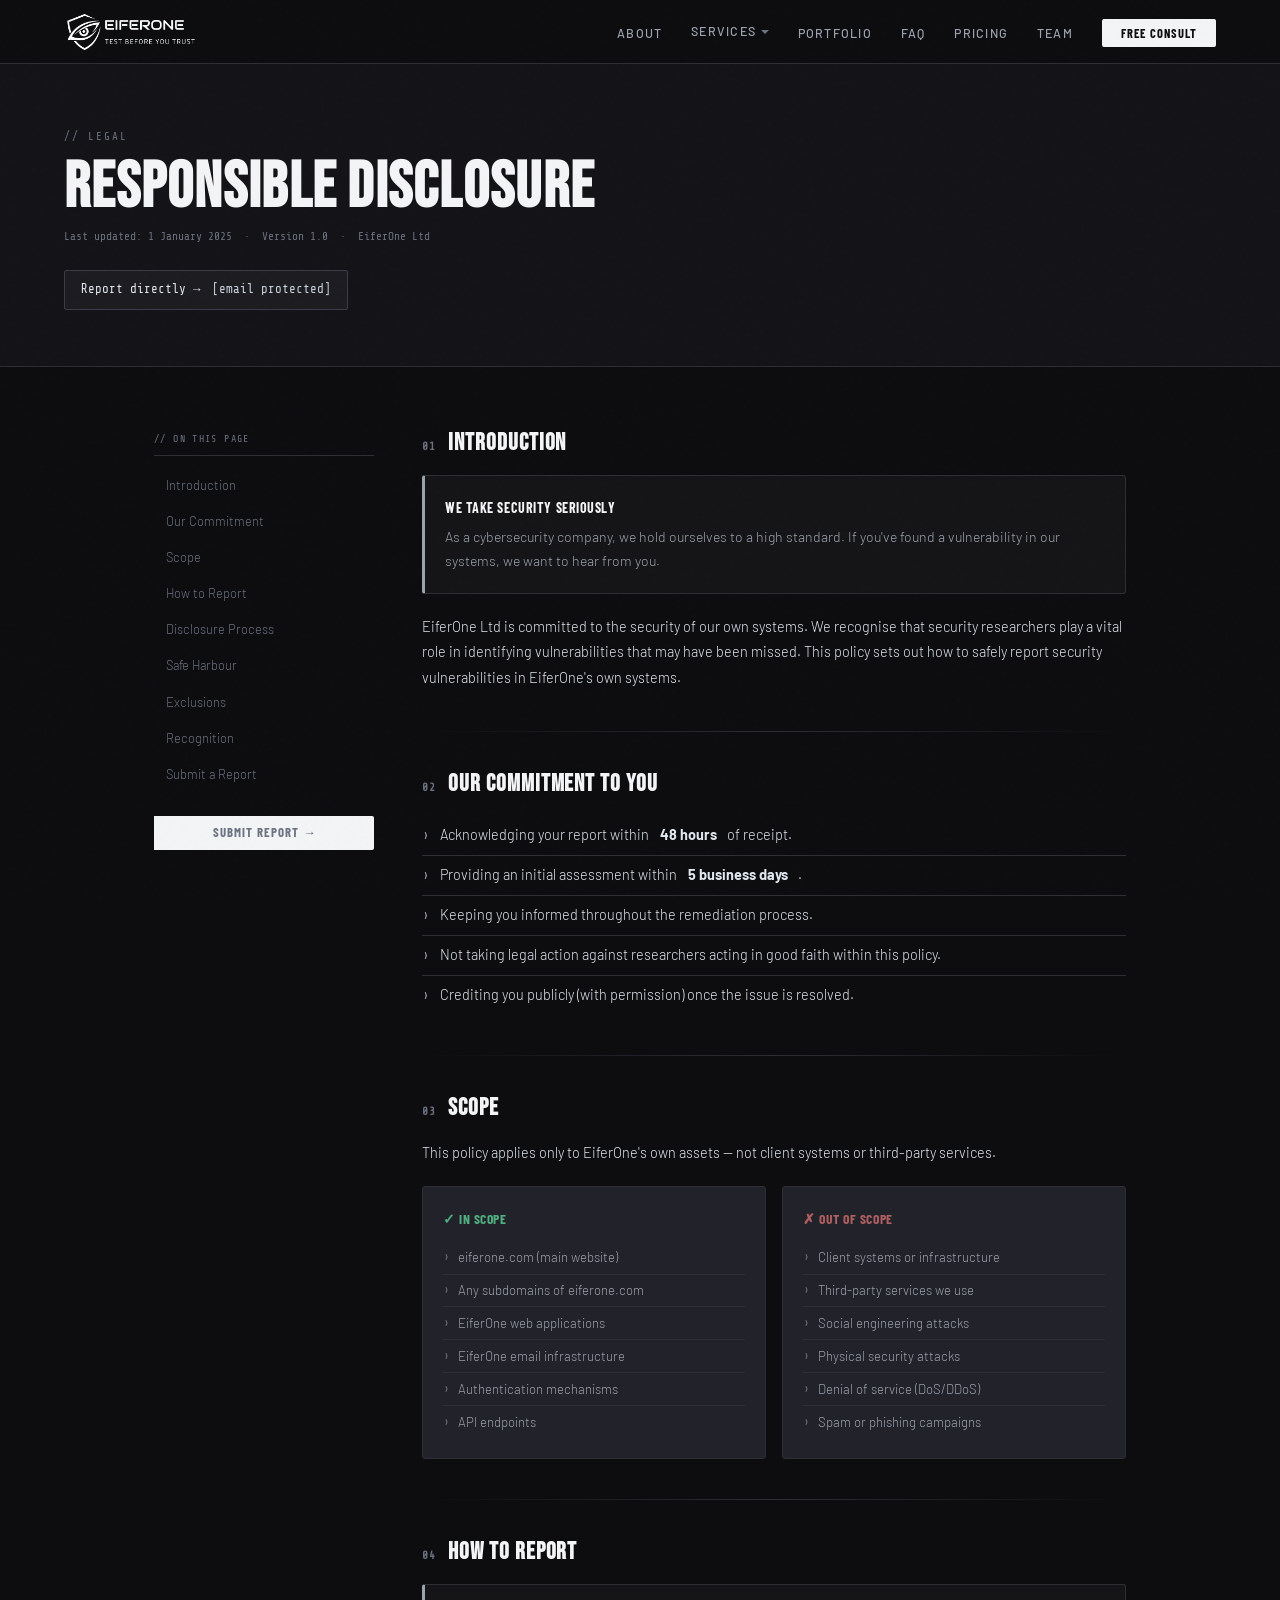
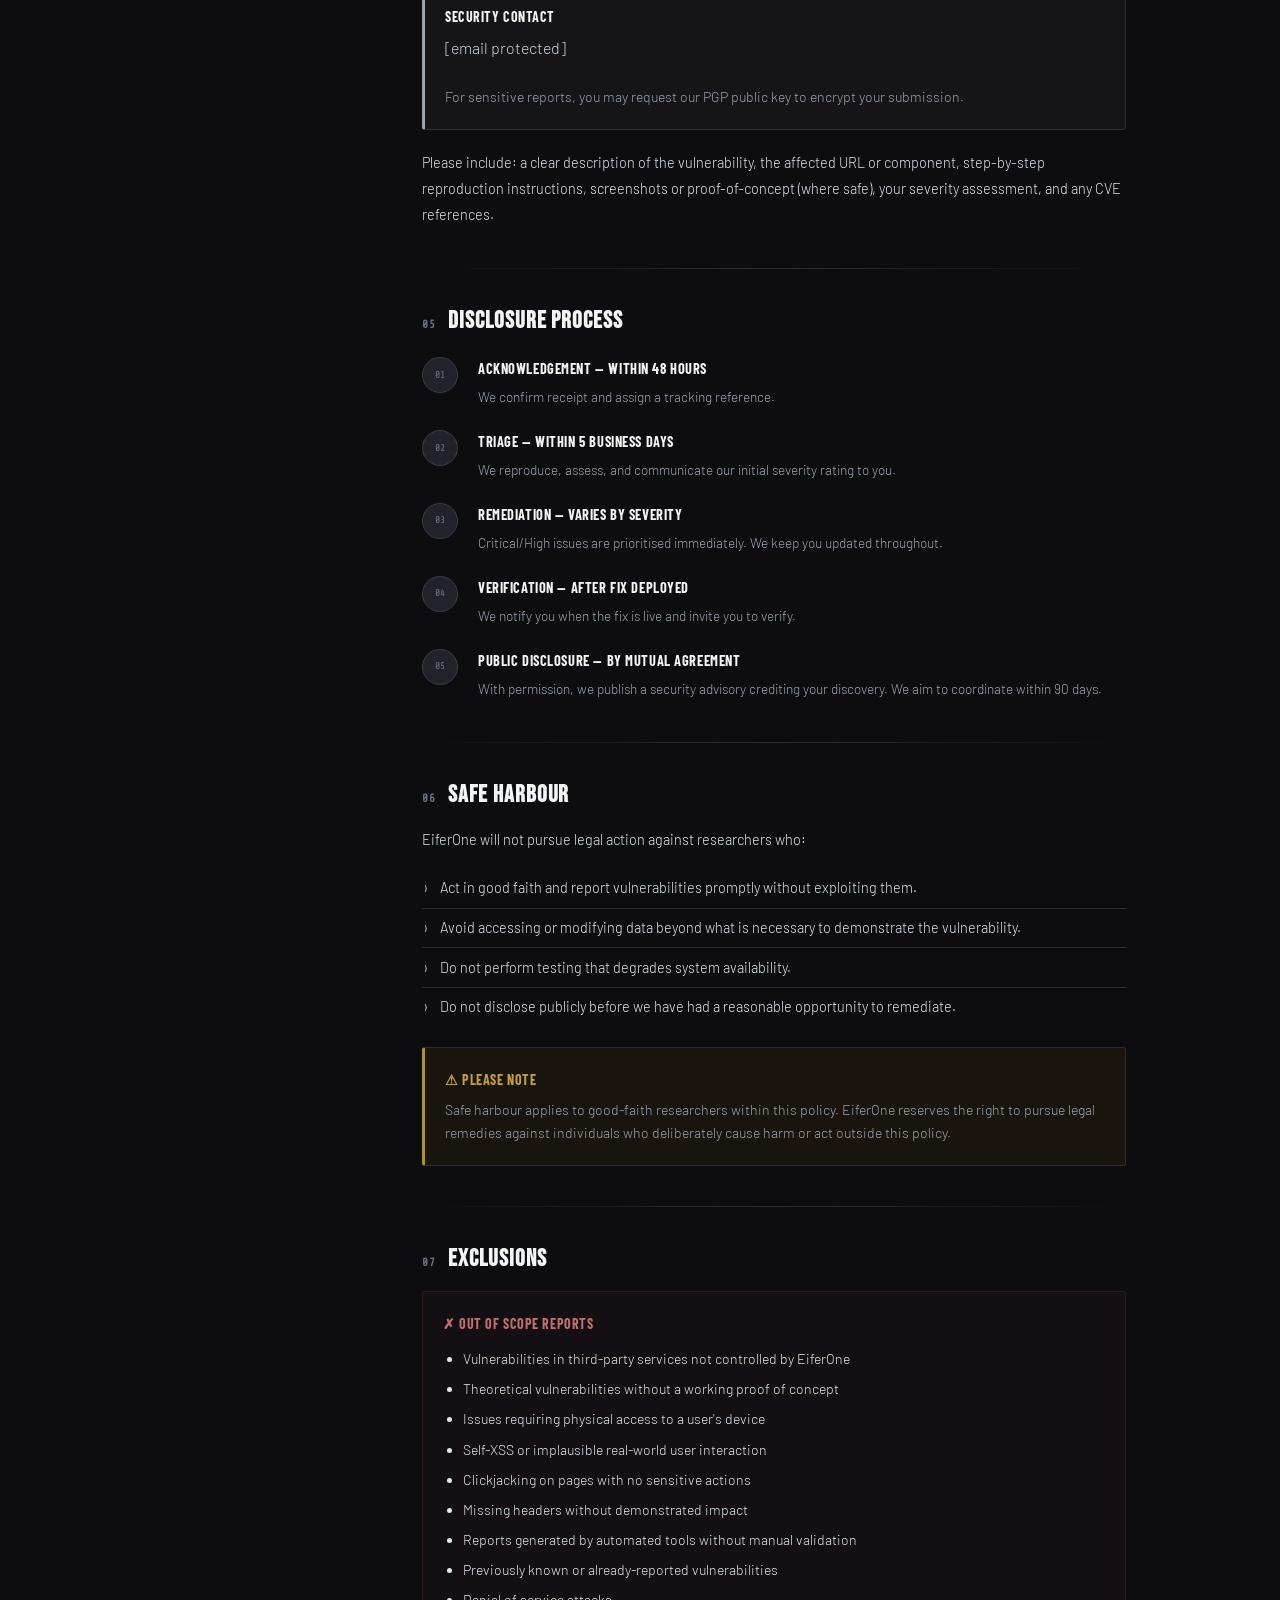
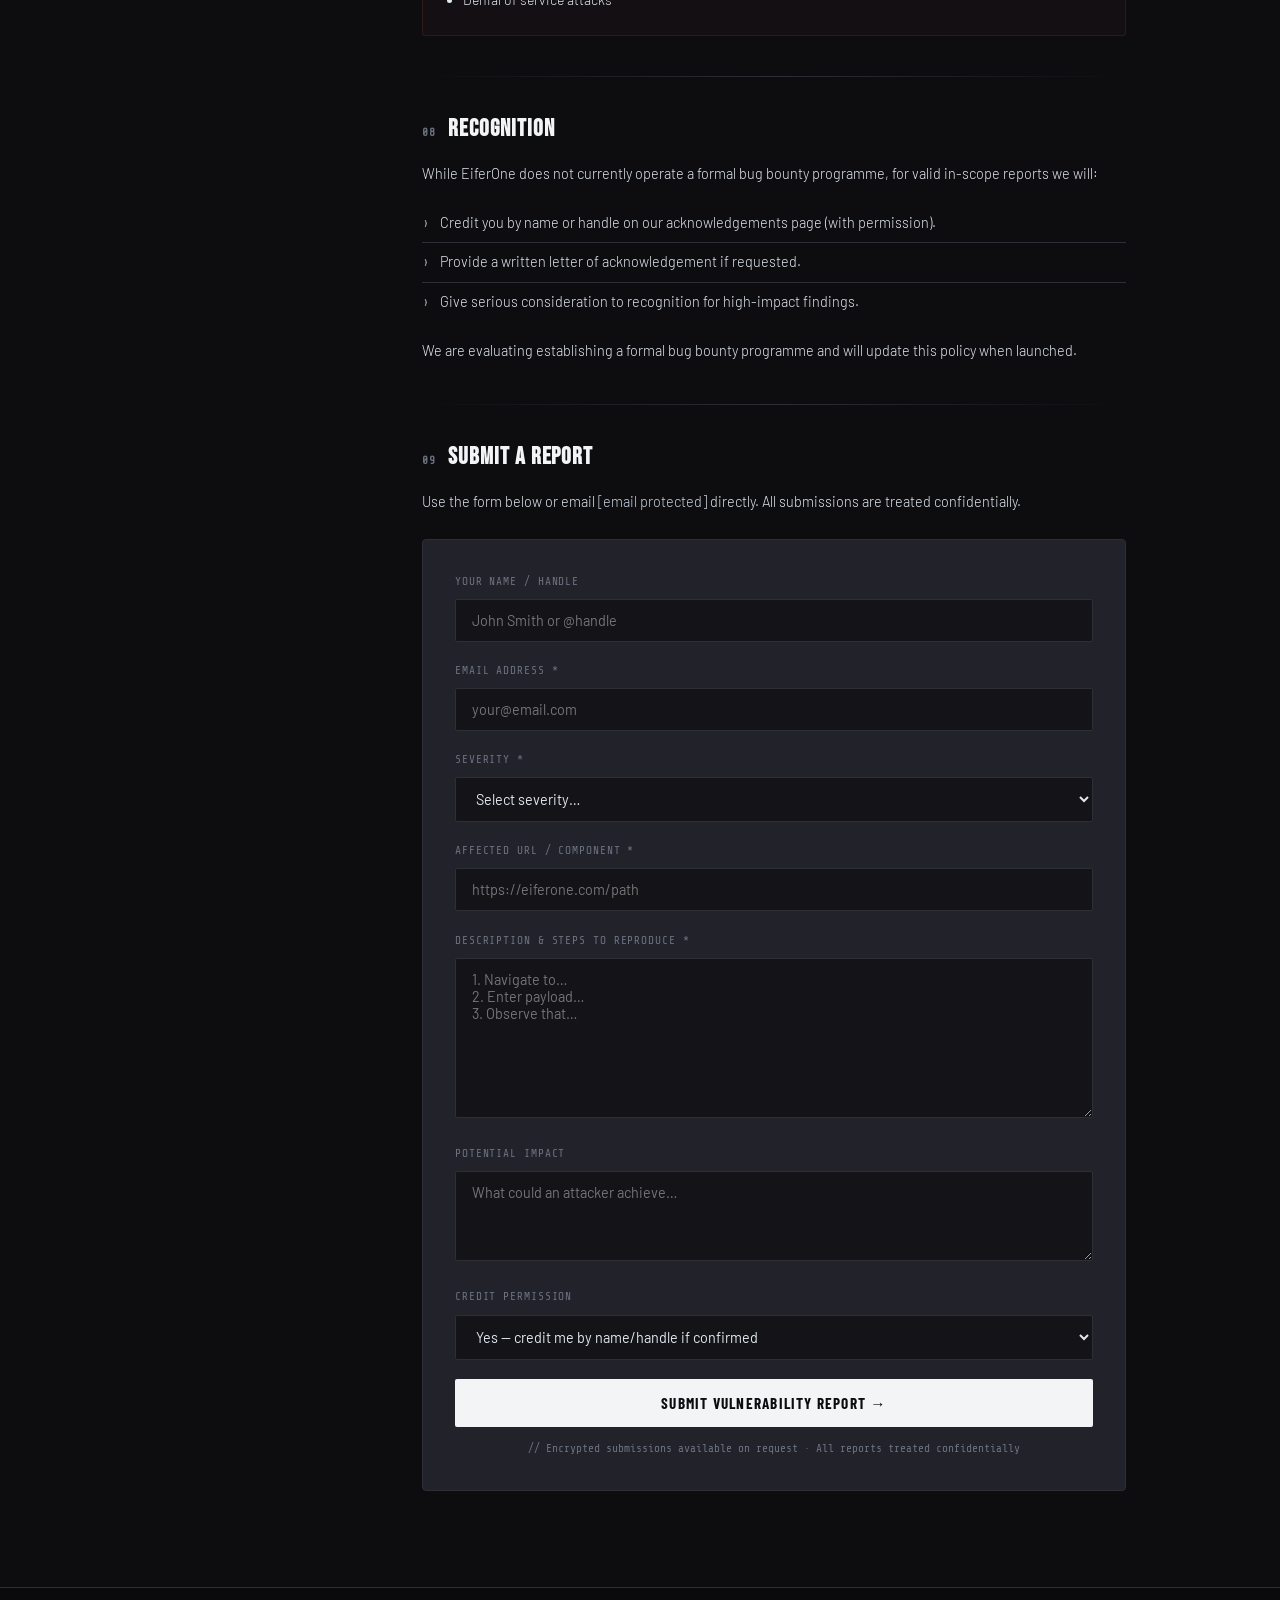
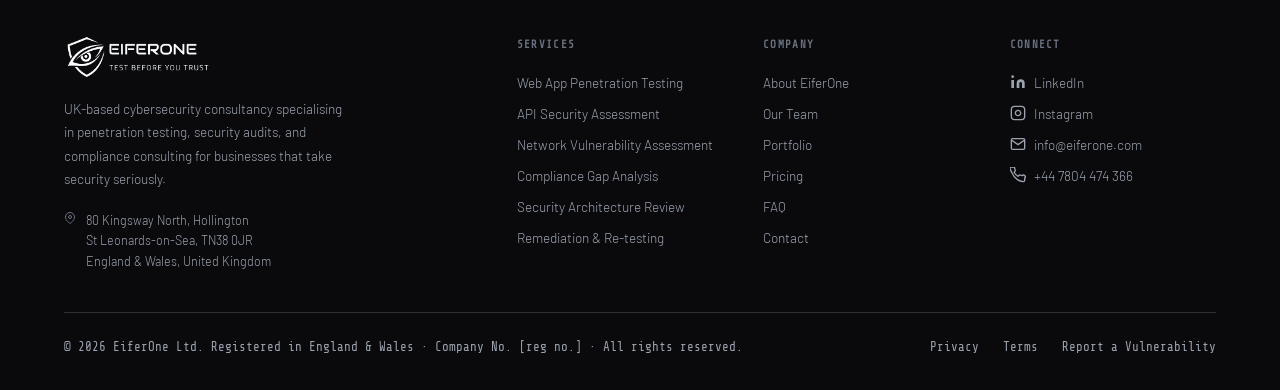
==== commit 1bfd4530: "Add files via upload" ====
--- a/disclosure.html
+++ b/disclosure.html
@@ -32,11 +32,11 @@
 .policy-section { margin-bottom:0; }
 .sec-h { font-family:'Bebas Neue',sans-serif; font-size:1.5rem; letter-spacing:0.04em; color:var(--white); margin-bottom:1.25rem; display:flex; align-items:baseline; gap:0.75rem; }
 .sec-num { font-family:'Share Tech Mono',monospace; font-size:0.7rem; color:var(--muted); }
-.content p { font-size:0.9rem; color:var(--silver); line-height:1.8; margin-bottom:0.85rem; }
+.content p { font-size:0.9rem; color:var(--text); line-height:1.8; margin-bottom:0.85rem; }
 .content a { color:var(--accent2); text-decoration:none; }
 .content a:hover { color:var(--white); text-decoration:underline; }
 .content ul { list-style:none; margin:1rem 0; }
-.content ul li { font-size:0.9rem; color:var(--silver); padding:0.45rem 0; border-bottom:1px solid var(--border); display:flex; align-items:flex-start; gap:0.65rem; }
+.content ul li { font-size:0.9rem; color:var(--text); padding:0.45rem 0; border-bottom:1px solid var(--border); display:flex; align-items:flex-start; gap:0.65rem; }
 .content ul li::before { content:'›'; color:var(--silver); flex-shrink:0; font-family:'Share Tech Mono',monospace; }
 .content ul li:last-child { border-bottom:none; }
 .content ul li strong { color:var(--text); }
@@ -94,7 +94,7 @@
   <div class="page-meta">Last updated: 1 January 2025 &nbsp;·&nbsp; Version 1.0 &nbsp;·&nbsp; EiferOne Ltd</div>
   <div class="report-badge">
     <span>Report directly →</span>
-    <a href="mailto:security@eiferone.com">security@eiferone.com</a>
+    <a href="/cdn-cgi/l/email-protection#7605131503041f020f36131f1013041918135815191b"><span class="__cf_email__" data-cfemail="81f2e4e2f4f3e8f5f8c1e4e8e7e4f3eeefe4afe2eeec">[email&#160;protected]</span></a>
   </div>
 </div>
 
@@ -167,7 +167,7 @@
       <h2 class="sec-h"><span class="sec-num">04</span> How to Report</h2>
       <div class="highlight-box">
         <strong>Security Contact</strong>
-        <a href="mailto:security@eiferone.com" style="font-size:1rem;">security@eiferone.com</a><br><br>
+        <a href="/cdn-cgi/l/email-protection#85f6e0e6f0f7ecf1fcc5e0ece3e0f7eaebe0abe6eae8" style="font-size:1rem;"><span class="__cf_email__" data-cfemail="6615030513140f121f26030f0003140908034805090b">[email&#160;protected]</span></a><br><br>
         For sensitive reports, you may request our PGP public key to encrypt your submission.
       </div>
       <p>Please include: a clear description of the vulnerability, the affected URL or component, step-by-step reproduction instructions, screenshots or proof-of-concept (where safe), your severity assessment, and any CVE references.</p>
@@ -232,7 +232,7 @@
 
     <div class="policy-section" id="report-form">
       <h2 class="sec-h"><span class="sec-num">09</span> Submit a Report</h2>
-      <p>Use the form below or email <a href="mailto:security@eiferone.com">security@eiferone.com</a> directly. All submissions are treated confidentially.</p>
+      <p>Use the form below or email <a href="/cdn-cgi/l/email-protection#9ceff9ffe9eef5e8e5dcf9f5faf9eef3f2f9b2fff3f1"><span class="__cf_email__" data-cfemail="c0b3a5a3b5b2a9b4b980a5a9a6a5b2afaea5eea3afad">[email&#160;protected]</span></a> directly. All submissions are treated confidentially.</p>
       <div class="form-panel">
         <div id="report-success" style="display:none;text-align:center;padding:2.5rem 1rem;" role="alert" aria-live="polite">
           <div style="width:56px;height:56px;border-radius:50%;background:rgba(255,255,255,0.05);border:1px solid var(--border2);display:flex;align-items:center;justify-content:center;margin:0 auto 1.25rem;" aria-hidden="true">
@@ -288,7 +288,7 @@
   </main>
 </div>
 
-<script src="./components.js"></script>
+<script data-cfasync="false" src="/cdn-cgi/scripts/5c5dd728/cloudflare-static/email-decode.min.js"></script><script src="./components.js"></script>
 <script>
 (function () {
   // TOC scroll spy
@@ -317,20 +317,4 @@
   form.addEventListener('submit', function (e) {
     e.preventDefault();
     var email = document.getElementById('report_email');
-    var sev   = document.getElementById('report_severity');
-    var url   = document.getElementById('affected_url');
-    var desc  = document.getElementById('report_description');
-    if (!email.value.match(/^[^\s@]+@[^\s@]+\.[^\s@]+$/) || !sev.value || !url.value || !desc.value) {
-      return;
-    }
-    submit.disabled = true;
-    submit.textContent = 'Sending…';
-    setTimeout(function () {
-      form.style.display = 'none';
-      success.style.display = 'block';
-    }, 1000);
-  });
-})();
-</script>
-</body>
-</html>+    var sev   =
--- a/shared.css
+++ b/shared.css
@@ -1,355 +1,399 @@
-/* ============================================================
-   EIFERONE — SHARED DESIGN SYSTEM
-   Single source of truth for tokens, nav, footer, typography,
-   buttons, cards, layout, and responsive rules.
-   ============================================================ */
-
-/* ── DESIGN TOKENS ────────────────────────────────────────── */
-:root {
-  /* Backgrounds — lighter than before */
-  --black:   #0d0d10;       /* page bg (was #080809) */
-  --dark:    #141418;       /* section alt bg (was #0f0f11) */
-  --mid:     #1c1c22;       /* (was #161619) */
-  --card:    #22222a;       /* card bg (was #1a1a1e) */
-
-  /* Borders */
-  --border:  #2e2e36;       /* (was #252528) */
-  --border2: #3c3c48;       /* (was #323236) */
-
-  /* Text */
-  --white:   #f6f6f8;       /* headings (was #f4f4f6) */
-  --accent:  #e8e8f0;       /* hover/accent (was #e0e0e8) */
-  --accent2: #b4b4c8;       /* secondary accent (was #a0a0b0) */
-  --text:    #c8c8d8;       /* body text (was #b0b0be — lighter) */
-  --silver:  #9090a8;       /* (was #787890 — lighter) */
-  --muted:   #686878;       /* (was #505060 — lighter) */
-
-  /* Utility */
-  --dim:     rgba(255,255,255,0.05);
-  --nav-h:   64px;
-
-  /* Nav glass */
-  --nav-bg:  rgba(13,13,16,0.90);
-}
-
-/* ── RESET & BASE ─────────────────────────────────────────── */
-*, *::before, *::after { box-sizing: border-box; margin: 0; padding: 0; }
-
-html { scroll-behavior: smooth; }
-
-body {
-  background: var(--black);
-  color: var(--text);
-  font-family: 'Barlow', sans-serif;
-  font-weight: 300;
-  line-height: 1.7;
-  overflow-x: hidden;
-}
-
-@media (prefers-reduced-motion: reduce) {
-  *, *::before, *::after {
-    animation-duration: 0.01ms !important;
-    animation-iteration-count: 1 !important;
-    transition-duration: 0.01ms !important;
-    scroll-behavior: auto !important;
-  }
-}
-
-/* Scrollbar */
-::-webkit-scrollbar { width: 3px; }
-::-webkit-scrollbar-track { background: var(--dark); }
-::-webkit-scrollbar-thumb { background: var(--border2); border-radius: 2px; }
-
-/* Film-grain overlay */
-body::after {
-  content: '';
-  position: fixed; inset: 0;
-  background-image: url("data:image/svg+xml,%3Csvg viewBox='0 0 256 256' xmlns='http://www.w3.org/2000/svg'%3E%3Cfilter id='n'%3E%3CfeTurbulence type='fractalNoise' baseFrequency='0.85' numOctaves='4' stitchTiles='stitch'/%3E%3C/filter%3E%3Crect width='100%25' height='100%25' filter='url(%23n)' opacity='0.04'/%3E%3C/svg%3E");
-  pointer-events: none; z-index: 9999; opacity: 0.28;
-}
-
-/* ── TYPOGRAPHY ───────────────────────────────────────────── */
-h1 {
-  font-family: 'Bebas Neue', sans-serif;
-  font-size: clamp(3.2rem, 6.5vw, 5.5rem);
-  line-height: 0.95; letter-spacing: 0.02em;
-  color: var(--white); margin-bottom: 1.5rem;
-}
-h1 em { color: var(--accent); font-style: normal; }
-
-h2 {
-  font-family: 'Bebas Neue', sans-serif;
-  font-size: clamp(2.2rem, 4.5vw, 3.5rem);
-  letter-spacing: 0.03em; color: var(--white);
-  line-height: 1; margin-bottom: 1rem;
-}
-
-h3 {
-  font-family: 'Barlow Condensed', sans-serif;
-  font-size: 1.05rem; font-weight: 700;
-  letter-spacing: 0.03em; color: var(--white);
-  text-transform: uppercase;
-}
-
-/* ── LAYOUT ───────────────────────────────────────────────── */
-section { padding: 5.5rem 5%; }
-
-.section-tag {
-  font-family: 'Share Tech Mono', monospace;
-  font-size: 0.7rem; color: var(--muted);
-  text-transform: uppercase; letter-spacing: 0.2em;
-  margin-bottom: 0.6rem;
-}
-
-.section-lead {
-  font-size: 1rem; color: var(--silver);
-  max-width: 560px; margin-bottom: 3rem;
-}
-
-.divider-line {
-  height: 1px;
-  background: linear-gradient(90deg, transparent, var(--border), transparent);
-}
-
-/* ── NAVIGATION ───────────────────────────────────────────── */
-nav.site-nav {
-  position: fixed; top: 0; left: 0; right: 0; z-index: 1000;
-  display: flex; align-items: center; justify-content: space-between;
-  padding: 0 5%;
-  height: var(--nav-h);
-  background: var(--nav-bg);
-  backdrop-filter: blur(20px);
-  -webkit-backdrop-filter: blur(20px);
-  border-bottom: 1px solid var(--border);
-}
-
-.logo-wrap { display: flex; align-items: center; text-decoration: none; }
-.logo-img  { height: 38px; width: auto; }
-
-.nav-links {
-  display: flex; gap: 1.8rem;
-  list-style: none; align-items: center;
-}
-
-.nav-links a {
-  color: var(--muted); text-decoration: none;
-  font-size: 0.78rem; font-weight: 500;
-  letter-spacing: 0.1em; text-transform: uppercase;
-  transition: color 0.2s;
-}
-.nav-links a:hover,
-.nav-links a.active { color: var(--white); }
-
-/* Services dropdown */
-.nav-dropdown { position: relative; }
-.nav-dropdown > a {
-  display: flex; align-items: center; gap: 0.3rem; cursor: pointer;
-}
-.nav-dropdown > a::after {
-  content: '';
-  width: 0; height: 0;
-  border-left: 4px solid transparent;
-  border-right: 4px solid transparent;
-  border-top: 4px solid var(--muted);
-  transition: transform 0.2s, border-top-color 0.2s;
-  flex-shrink: 0; margin-top: 1px;
-}
-.nav-dropdown:hover > a::after,
-.nav-dropdown.open > a::after { transform: rotate(180deg); border-top-color: var(--white); }
-
-.dropdown-menu {
-  display: none;
-  position: absolute; top: calc(100% + 0.75rem); left: 50%;
-  transform: translateX(-50%);
-  background: rgba(18,18,22,0.98); backdrop-filter: blur(20px);
-  border: 1px solid var(--border2); border-radius: 4px;
-  min-width: 240px; padding: 0.5rem 0;
-  box-shadow: 0 20px 60px rgba(0,0,0,0.5);
-  animation: dropIn 0.2s ease;
-}
-.nav-dropdown:hover .dropdown-menu,
-.nav-dropdown.open .dropdown-menu { display: block; }
-
-@keyframes dropIn {
-  from { opacity: 0; transform: translateX(-50%) translateY(-8px); }
-  to   { opacity: 1; transform: translateX(-50%) translateY(0); }
-}
-
-.dropdown-menu a {
-  display: flex; align-items: center; gap: 0.75rem;
-  padding: 0.65rem 1.2rem;
-  color: var(--text) !important; font-size: 0.82rem !important;
-  text-transform: none !important; letter-spacing: 0.02em !important;
-  font-weight: 400 !important;
-  border-bottom: 1px solid var(--border);
-  transition: background 0.15s, color 0.15s, padding-left 0.15s !important;
-}
-.dropdown-menu a:last-child { border-bottom: none; }
-.dropdown-menu a:hover { background: var(--dim); color: var(--white) !important; padding-left: 1.5rem; }
-.dropdown-menu a .dmicon { color: var(--muted); flex-shrink: 0; }
-
-/* Nav CTA */
-.nav-cta {
-  background: var(--white) !important;
-  color: var(--black) !important;
-  padding: 0.45rem 1.2rem;
-  border-radius: 2px; border: none !important;
-  font-family: 'Barlow Condensed', sans-serif !important;
-  font-weight: 700 !important; font-size: 0.78rem !important;
-  letter-spacing: 0.08em !important;
-  transition: background 0.2s, box-shadow 0.2s !important;
-}
-.nav-cta:hover {
-  background: var(--accent) !important;
-  color: var(--black) !important;
-  box-shadow: 0 0 20px rgba(255,255,255,0.14) !important;
-}
-
-/* Hamburger */
-.nav-hamburger {
-  display: none; flex-direction: column; justify-content: center;
-  gap: 5px; background: transparent;
-  border: 1px solid var(--border);
-  padding: 0.5rem 0.6rem; border-radius: 2px;
-  cursor: pointer; z-index: 1100;
-}
-.nav-hamburger span {
-  display: block; width: 20px; height: 1.5px;
-  background: var(--accent2);
-  transition: transform 0.3s, opacity 0.3s;
-}
-.nav-hamburger[aria-expanded="true"] span:nth-child(1) { transform: translateY(6.5px) rotate(45deg); }
-.nav-hamburger[aria-expanded="true"] span:nth-child(2) { opacity: 0; }
-.nav-hamburger[aria-expanded="true"] span:nth-child(3) { transform: translateY(-6.5px) rotate(-45deg); }
-
-/* Mobile nav */
-.mobile-nav {
-  display: none; position: fixed;
-  top: var(--nav-h); left: 0; right: 0;
-  background: rgba(13,13,16,0.98); backdrop-filter: blur(20px);
-  border-bottom: 1px solid var(--border); z-index: 999;
-  padding: 1.5rem 5%;
-  animation: mobileNavIn 0.25s ease;
-}
-.mobile-nav.open { display: block; }
-
-@keyframes mobileNavIn {
-  from { opacity: 0; transform: translateY(-8px); }
-  to   { opacity: 1; transform: translateY(0); }
-}
-
-.mobile-nav ul { list-style: none; }
-.mobile-nav ul li a {
-  display: block; padding: 0.85rem 0;
-  color: var(--text); text-decoration: none;
-  font-size: 0.95rem; letter-spacing: 0.06em;
-  text-transform: uppercase;
-  border-bottom: 1px solid var(--border);
-  transition: color 0.2s;
-}
-.mobile-nav ul li:last-child a { border-bottom: none; }
-.mobile-nav ul li a:hover { color: var(--white); }
-
-.mobile-nav-cta {
-  display: block; margin-top: 1.25rem; text-align: center;
-  background: var(--white); color: var(--black) !important;
-  padding: 0.9rem; border-radius: 2px;
-  font-family: 'Barlow Condensed', sans-serif;
-  font-weight: 700; font-size: 0.95rem;
-  letter-spacing: 0.08em; text-transform: uppercase;
-  text-decoration: none;
-}
-
-/* ── BUTTONS ──────────────────────────────────────────────── */
-.btn-primary {
-  display: inline-flex; align-items: center; gap: 0.5rem;
-  background: var(--white); color: var(--black);
-  font-family: 'Barlow Condensed', sans-serif;
-  font-weight: 700; font-size: 0.9rem;
-  letter-spacing: 0.08em; text-transform: uppercase;
-  padding: 0.85rem 2rem; border-radius: 2px;
-  text-decoration: none;
-  transition: transform 0.2s, box-shadow 0.2s, background 0.2s;
-  box-shadow: 0 0 24px rgba(255,255,255,0.08);
-}
-.btn-primary:hover {
-  transform: translateY(-2px);
-  box-shadow: 0 0 40px rgba(255,255,255,0.16);
-  background: var(--accent);
-}
-
-.btn-ghost {
-  display: inline-flex; align-items: center; gap: 0.5rem;
-  border: 1px solid var(--border2); color: var(--text);
-  font-family: 'Barlow Condensed', sans-serif;
-  font-weight: 600; font-size: 0.9rem;
-  letter-spacing: 0.06em; text-transform: uppercase;
-  padding: 0.85rem 2rem; border-radius: 2px;
-  text-decoration: none;
-  transition: border-color 0.2s, color 0.2s;
-}
-.btn-ghost:hover { border-color: var(--accent2); color: var(--white); }
-
-/* ── FOOTER ───────────────────────────────────────────────── */
-footer.site-footer {
-  background: #0a0a0d;
-  border-top: 1px solid var(--border);
-  padding: 3rem 5% 2rem;
-}
-
-.footer-grid {
-  display: grid;
-  grid-template-columns: 2fr 1fr 1fr 1fr 1fr;
-  gap: 2.5rem; margin-bottom: 2.5rem;
-}
-
-.footer-brand p {
-  font-size: 0.85rem; color: var(--muted);
-  margin-top: 0.75rem; line-height: 1.7; max-width: 280px;
-}
-.footer-logo-img { height: 42px; width: auto; }
-
-.footer-col h4 {
-  font-family: 'Share Tech Mono', monospace;
-  font-size: 0.68rem; color: var(--muted);
-  text-transform: uppercase; letter-spacing: 0.12em; margin-bottom: 1rem;
-}
-
-.footer-col a {
-  display: flex; align-items: center; gap: 0.5rem;
-  color: var(--muted); text-decoration: none;
-  font-size: 0.85rem; margin-bottom: 0.5rem;
-  transition: color 0.2s; cursor: pointer;
-}
-.footer-col a:hover { color: var(--white); }
-
-.footer-social-icon { width: 16px; height: 16px; flex-shrink: 0; }
-
-.footer-bottom {
-  border-top: 1px solid var(--border);
-  padding-top: 1.5rem;
-  display: flex; justify-content: space-between; align-items: center;
-  flex-wrap: wrap; gap: 1rem;
-  font-size: 0.78rem; color: var(--muted);
-  font-family: 'Share Tech Mono', monospace;
-}
-.footer-bottom-links { display: flex; gap: 1.5rem; }
-.footer-bottom-links a { color: var(--muted); text-decoration: none; }
-.footer-bottom-links a:hover { color: var(--white); }
-
-/* ── RESPONSIVE ───────────────────────────────────────────── */
-@media (max-width: 1024px) {
-  .footer-grid { grid-template-columns: 1fr 1fr 1fr; }
-}
-
-@media (max-width: 768px) {
-  .nav-links { display: none; visibility: hidden; pointer-events: none; }
-  .nav-hamburger { display: flex; }
-  section { padding: 4rem 5%; }
-  .footer-grid { grid-template-columns: 1fr 1fr; }
-}
-
-@media (max-width: 480px) {
-  .footer-grid { grid-template-columns: 1fr; }
-  .footer-bottom { flex-direction: column; text-align: center; }
+/* ============================================================
+   EIFERONE — SHARED DESIGN SYSTEM
+   Single source of truth for tokens, nav, footer, typography,
+   buttons, cards, layout, and responsive rules.
+   ============================================================ */
+
+/* ── DESIGN TOKENS ────────────────────────────────────────── */
+:root {
+  /* Backgrounds — lighter than before */
+  --black:   #0d0d10;       /* page bg (was #080809) */
+  --dark:    #141418;       /* section alt bg (was #0f0f11) */
+  --mid:     #1c1c22;       /* (was #161619) */
+  --card:    #22222a;       /* card bg (was #1a1a1e) */
+
+  /* Borders */
+  --border:  #2e2e36;       /* (was #252528) */
+  --border2: #3c3c48;       /* (was #323236) */
+
+  /* Text — vibrant & readable */
+  --white:   #F3F4F6;       /* headings — crisp off-white */
+  --accent:  #E2E8F0;       /* hover/accent */
+  --accent2: #CBD5E1;       /* secondary accent */
+  --text:    #E2E8F0;       /* body text — high contrast on dark */
+  --silver:  #9CA3AF;       /* secondary text */
+  --muted:   #6B7280;       /* labels, tags */
+
+  /* Utility */
+  --dim:     rgba(255,255,255,0.05);
+  --nav-h:   64px;
+
+  /* Nav glass */
+  --nav-bg:  rgba(13,13,16,0.90);
+}
+
+/* ── RESET & BASE ─────────────────────────────────────────── */
+*, *::before, *::after { box-sizing: border-box; margin: 0; padding: 0; }
+
+html { scroll-behavior: smooth; }
+
+body {
+  background: var(--black);
+  color: var(--text);
+  font-family: 'Barlow', sans-serif;
+  font-weight: 300;
+  line-height: 1.7;
+  overflow-x: hidden;
+}
+
+@media (prefers-reduced-motion: reduce) {
+  *, *::before, *::after {
+    animation-duration: 0.01ms !important;
+    animation-iteration-count: 1 !important;
+    transition-duration: 0.01ms !important;
+    scroll-behavior: auto !important;
+  }
+}
+
+/* Scrollbar */
+::-webkit-scrollbar { width: 3px; }
+::-webkit-scrollbar-track { background: var(--dark); }
+::-webkit-scrollbar-thumb { background: var(--border2); border-radius: 2px; }
+
+/* Film-grain overlay */
+body::after {
+  content: '';
+  position: fixed; inset: 0;
+  background-image: url("data:image/svg+xml,%3Csvg viewBox='0 0 256 256' xmlns='http://www.w3.org/2000/svg'%3E%3Cfilter id='n'%3E%3CfeTurbulence type='fractalNoise' baseFrequency='0.85' numOctaves='4' stitchTiles='stitch'/%3E%3C/filter%3E%3Crect width='100%25' height='100%25' filter='url(%23n)' opacity='0.04'/%3E%3C/svg%3E");
+  pointer-events: none; z-index: 9999; opacity: 0.28;
+}
+
+/* ── TYPOGRAPHY ───────────────────────────────────────────── */
+h1 {
+  font-family: 'Bebas Neue', sans-serif;
+  font-size: clamp(3.2rem, 6.5vw, 5.5rem);
+  line-height: 0.95; letter-spacing: 0.02em;
+  color: var(--white); margin-bottom: 1.5rem;
+}
+h1 em { color: var(--accent); font-style: normal; }
+
+h2 {
+  font-family: 'Bebas Neue', sans-serif;
+  font-size: clamp(2.2rem, 4.5vw, 3.5rem);
+  letter-spacing: 0.03em; color: var(--white);
+  line-height: 1; margin-bottom: 1rem;
+}
+
+h3 {
+  font-family: 'Barlow Condensed', sans-serif;
+  font-size: 1.05rem; font-weight: 700;
+  letter-spacing: 0.03em; color: var(--white);
+  text-transform: uppercase;
+}
+
+/* ── LAYOUT ───────────────────────────────────────────────── */
+section { padding: 5.5rem 5%; }
+
+.section-tag {
+  font-family: 'Share Tech Mono', monospace;
+  font-size: 0.7rem; color: var(--muted);
+  text-transform: uppercase; letter-spacing: 0.2em;
+  margin-bottom: 0.6rem;
+}
+
+.section-lead {
+  font-size: 1rem; color: var(--silver);
+  max-width: 560px; margin-bottom: 3rem;
+}
+
+.divider-line {
+  height: 1px;
+  background: linear-gradient(90deg, transparent, var(--border), transparent);
+}
+
+/* ── NAVIGATION ───────────────────────────────────────────── */
+nav.site-nav {
+  position: fixed; top: 0; left: 0; right: 0; z-index: 1000;
+  display: flex; align-items: center; justify-content: space-between;
+  padding: 0 5%;
+  height: var(--nav-h);
+  background: var(--nav-bg);
+  backdrop-filter: blur(20px);
+  -webkit-backdrop-filter: blur(20px);
+  border-bottom: 1px solid var(--border);
+}
+
+.logo-wrap { display: flex; align-items: center; text-decoration: none; }
+.logo-img  { height: 38px; width: auto; }
+
+.nav-links {
+  display: flex; gap: 1.8rem;
+  list-style: none; align-items: center;
+}
+
+.nav-links a {
+  color: var(--silver); text-decoration: none;
+  font-size: 0.78rem; font-weight: 500;
+  letter-spacing: 0.1em; text-transform: uppercase;
+  transition: color 0.2s;
+}
+.nav-links a:hover,
+.nav-links a.active { color: var(--white); }
+
+/* Services dropdown */
+.nav-dropdown { position: relative; }
+.nav-dropdown > a {
+  display: flex; align-items: center; gap: 0.3rem; cursor: pointer;
+}
+.nav-dropdown > a::after {
+  content: '';
+  width: 0; height: 0;
+  border-left: 4px solid transparent;
+  border-right: 4px solid transparent;
+  border-top: 4px solid var(--muted);
+  transition: transform 0.2s, border-top-color 0.2s;
+  flex-shrink: 0; margin-top: 1px;
+}
+.nav-dropdown:hover > a::after,
+.nav-dropdown.open > a::after { transform: rotate(180deg); border-top-color: var(--white); }
+
+.dropdown-menu {
+  display: none;
+  position: absolute; top: calc(100% + 0.75rem); left: 50%;
+  transform: translateX(-50%);
+  background: rgba(18,18,22,0.98); backdrop-filter: blur(20px);
+  border: 1px solid var(--border2); border-radius: 4px;
+  min-width: 240px; padding: 0.5rem 0;
+  box-shadow: 0 20px 60px rgba(0,0,0,0.5);
+  animation: dropIn 0.2s ease;
+}
+.nav-dropdown:hover .dropdown-menu,
+.nav-dropdown.open .dropdown-menu { display: block; }
+
+@keyframes dropIn {
+  from { opacity: 0; transform: translateX(-50%) translateY(-8px); }
+  to   { opacity: 1; transform: translateX(-50%) translateY(0); }
+}
+
+.dropdown-menu a {
+  display: flex; align-items: center; gap: 0.75rem;
+  padding: 0.65rem 1.2rem;
+  color: var(--text) !important; font-size: 0.82rem !important;
+  text-transform: none !important; letter-spacing: 0.02em !important;
+  font-weight: 400 !important;
+  border-bottom: 1px solid var(--border);
+  transition: background 0.15s, color 0.15s, padding-left 0.15s !important;
+}
+.dropdown-menu a:last-child { border-bottom: none; }
+.dropdown-menu a:hover { background: var(--dim); color: var(--white) !important; padding-left: 1.5rem; }
+.dropdown-menu a .dmicon { color: var(--muted); flex-shrink: 0; }
+
+/* Nav CTA */
+.nav-cta {
+  background: var(--white) !important;
+  color: var(--black) !important;
+  padding: 0.45rem 1.2rem;
+  border-radius: 2px; border: none !important;
+  font-family: 'Barlow Condensed', sans-serif !important;
+  font-weight: 700 !important; font-size: 0.78rem !important;
+  letter-spacing: 0.08em !important;
+  transition: background 0.2s, box-shadow 0.2s !important;
+}
+.nav-cta:hover {
+  background: var(--accent) !important;
+  color: var(--black) !important;
+  box-shadow: 0 0 20px rgba(255,255,255,0.14) !important;
+}
+
+/* Hamburger */
+.nav-hamburger {
+  display: none; flex-direction: column; justify-content: center;
+  gap: 5px; background: transparent;
+  border: 1px solid var(--border);
+  padding: 0.5rem 0.6rem; border-radius: 2px;
+  cursor: pointer; z-index: 1100;
+}
+.nav-hamburger span {
+  display: block; width: 20px; height: 1.5px;
+  background: var(--accent2);
+  transition: transform 0.3s, opacity 0.3s;
+}
+.nav-hamburger[aria-expanded="true"] span:nth-child(1) { transform: translateY(6.5px) rotate(45deg); }
+.nav-hamburger[aria-expanded="true"] span:nth-child(2) { opacity: 0; }
+.nav-hamburger[aria-expanded="true"] span:nth-child(3) { transform: translateY(-6.5px) rotate(-45deg); }
+
+/* Mobile nav */
+.mobile-nav {
+  display: none; position: fixed;
+  top: var(--nav-h); left: 0; right: 0;
+  background: rgba(13,13,16,0.98); backdrop-filter: blur(20px);
+  border-bottom: 1px solid var(--border); z-index: 999;
+  padding: 1.5rem 5%;
+  animation: mobileNavIn 0.25s ease;
+}
+.mobile-nav.open { display: block; }
+
+@keyframes mobileNavIn {
+  from { opacity: 0; transform: translateY(-8px); }
+  to   { opacity: 1; transform: translateY(0); }
+}
+
+.mobile-nav ul { list-style: none; }
+.mobile-nav ul li a {
+  display: block; padding: 0.85rem 0;
+  color: var(--text); text-decoration: none;
+  font-size: 0.95rem; letter-spacing: 0.06em;
+  text-transform: uppercase;
+  border-bottom: 1px solid var(--border);
+  transition: color 0.2s;
+}
+.mobile-nav ul li:last-child a { border-bottom: none; }
+.mobile-nav ul li a:hover { color: var(--white); }
+
+.mobile-nav-cta {
+  display: block; margin-top: 1.25rem; text-align: center;
+  background: var(--white); color: var(--black) !important;
+  padding: 0.9rem; border-radius: 2px;
+  font-family: 'Barlow Condensed', sans-serif;
+  font-weight: 700; font-size: 0.95rem;
+  letter-spacing: 0.08em; text-transform: uppercase;
+  text-decoration: none;
+}
+
+/* ── BUTTONS ──────────────────────────────────────────────── */
+.btn-primary {
+  display: inline-flex; align-items: center; gap: 0.5rem;
+  background: var(--white); color: var(--black);
+  font-family: 'Barlow Condensed', sans-serif;
+  font-weight: 700; font-size: 0.9rem;
+  letter-spacing: 0.08em; text-transform: uppercase;
+  padding: 0.85rem 2rem; border-radius: 2px;
+  text-decoration: none;
+  transition: transform 0.2s, box-shadow 0.2s, background 0.2s;
+  box-shadow: 0 0 24px rgba(255,255,255,0.08);
+}
+.btn-primary:hover {
+  transform: translateY(-2px);
+  box-shadow: 0 0 40px rgba(255,255,255,0.16);
+  background: var(--accent);
+}
+
+.btn-ghost {
+  display: inline-flex; align-items: center; gap: 0.5rem;
+  border: 1px solid var(--border2); color: var(--text);
+  font-family: 'Barlow Condensed', sans-serif;
+  font-weight: 600; font-size: 0.9rem;
+  letter-spacing: 0.06em; text-transform: uppercase;
+  padding: 0.85rem 2rem; border-radius: 2px;
+  text-decoration: none;
+  transition: border-color 0.2s, color 0.2s;
+}
+.btn-ghost:hover { border-color: var(--accent2); color: var(--white); }
+
+/* ── FOOTER ───────────────────────────────────────────────── */
+footer.site-footer {
+  background: #0a0a0d;
+  border-top: 1px solid var(--border);
+  padding: 3rem 5% 2rem;
+}
+
+.footer-grid {
+  display: grid;
+  grid-template-columns: 2fr 1fr 1fr 1fr;
+  gap: 2.5rem; margin-bottom: 2.5rem;
+}
+
+.footer-brand p {
+  font-size: 0.85rem; color: var(--silver);
+  margin-top: 0.75rem; line-height: 1.7; max-width: 280px;
+}
+.footer-logo-img { height: 42px; width: auto; }
+
+.footer-col h4 {
+  font-family: 'Share Tech Mono', monospace;
+  font-size: 0.68rem; color: var(--muted);
+  text-transform: uppercase; letter-spacing: 0.12em; margin-bottom: 1rem;
+}
+
+.footer-col a {
+  display: flex; align-items: center; gap: 0.5rem;
+  color: var(--silver); text-decoration: none;
+  font-size: 0.85rem; margin-bottom: 0.5rem;
+  transition: color 0.2s; cursor: pointer;
+}
+.footer-col a:hover { color: var(--white); }
+
+.footer-social-icon { width: 16px; height: 16px; flex-shrink: 0; }
+
+.footer-bottom {
+  border-top: 1px solid var(--border);
+  padding-top: 1.5rem;
+  display: flex; justify-content: space-between; align-items: center;
+  flex-wrap: wrap; gap: 1rem;
+  font-size: 0.78rem; color: var(--silver);
+  font-family: 'Share Tech Mono', monospace;
+}
+.footer-bottom-links { display: flex; gap: 1.5rem; }
+.footer-bottom-links a { color: var(--silver); text-decoration: none; }
+.footer-bottom-links a:hover { color: var(--white); }
+
+/* ── RESPONSIVE ───────────────────────────────────────────── */
+@media (max-width: 1024px) {
+  .footer-grid { grid-template-columns: 1fr 1fr 1fr; }
+}
+
+@media (max-width: 768px) {
+  .nav-links { display: none; visibility: hidden; pointer-events: none; }
+  .nav-hamburger { display: flex; }
+  section { padding: 4rem 5%; }
+  .footer-grid { grid-template-columns: 1fr 1fr; }
+}
+
+@media (max-width: 480px) {
+  .footer-grid { grid-template-columns: 1fr; }
+  .footer-bottom { flex-direction: column; text-align: center; }
+}
+/* ── SCROLL BUTTON (bottom-right, shared across all pages) ── */
+.scroll-fab {
+  position: fixed;
+  bottom: 1.5rem;
+  right: 1.5rem;
+  z-index: 900;
+  width: 42px;
+  height: 42px;
+  border-radius: 50%;
+  background: rgba(13,13,16,0.85);
+  border: 1px solid var(--border2);
+  backdrop-filter: blur(10px);
+  -webkit-backdrop-filter: blur(10px);
+  color: var(--silver);
+  display: flex;
+  align-items: center;
+  justify-content: center;
+  cursor: pointer;
+  transition: background 0.2s, border-color 0.2s, color 0.2s, transform 0.25s, opacity 0.25s;
+  box-shadow: 0 4px 20px rgba(0,0,0,0.45);
+  opacity: 0;
+  pointer-events: none;
+  transform: translateY(8px);
+}
+.scroll-fab.visible {
+  opacity: 1;
+  pointer-events: auto;
+  transform: translateY(0);
+}
+.scroll-fab:hover {
+  background: rgba(30,30,40,0.95);
+  border-color: var(--silver);
+  color: var(--white);
+  transform: translateY(-2px);
+  box-shadow: 0 6px 28px rgba(0,0,0,0.55);
+}
+.scroll-fab svg {
+  width: 18px;
+  height: 18px;
+  transition: transform 0.2s;
+}
+.scroll-fab.at-bottom svg {
+  transform: rotate(180deg);
 }
